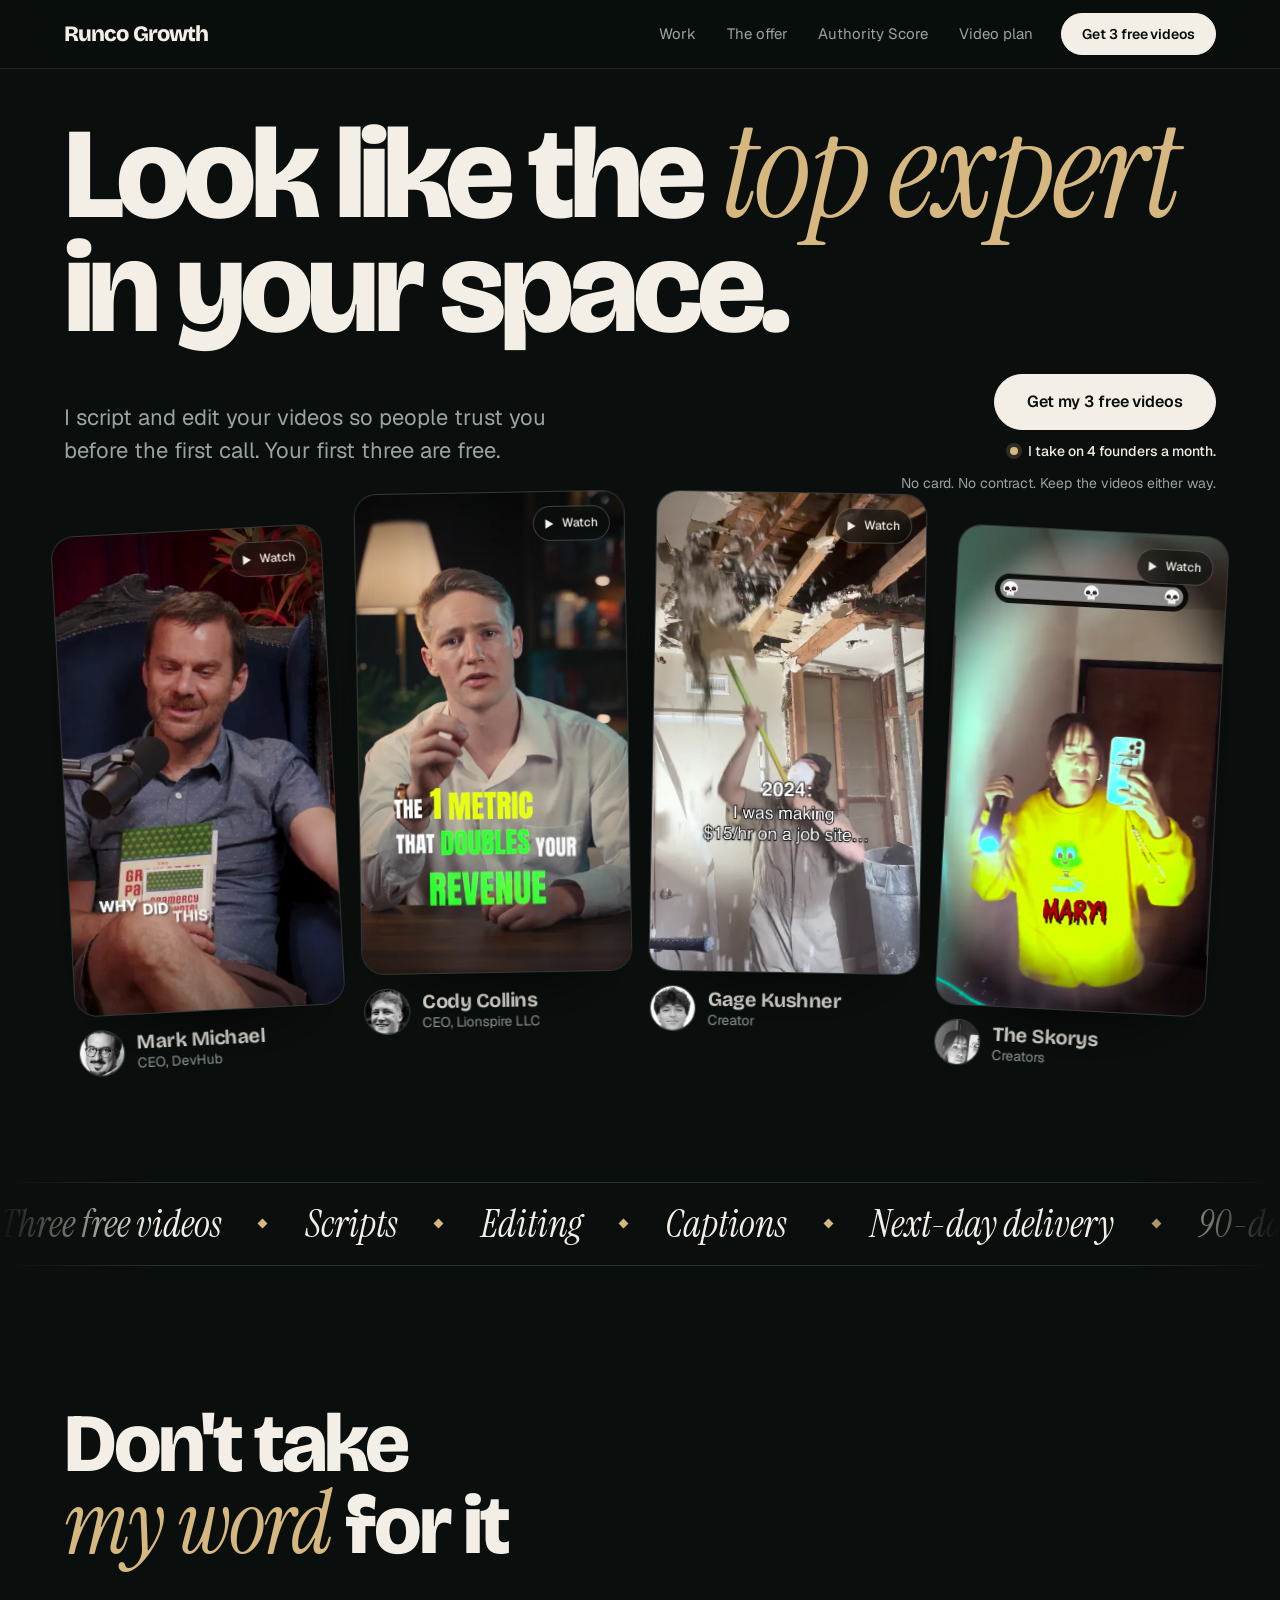
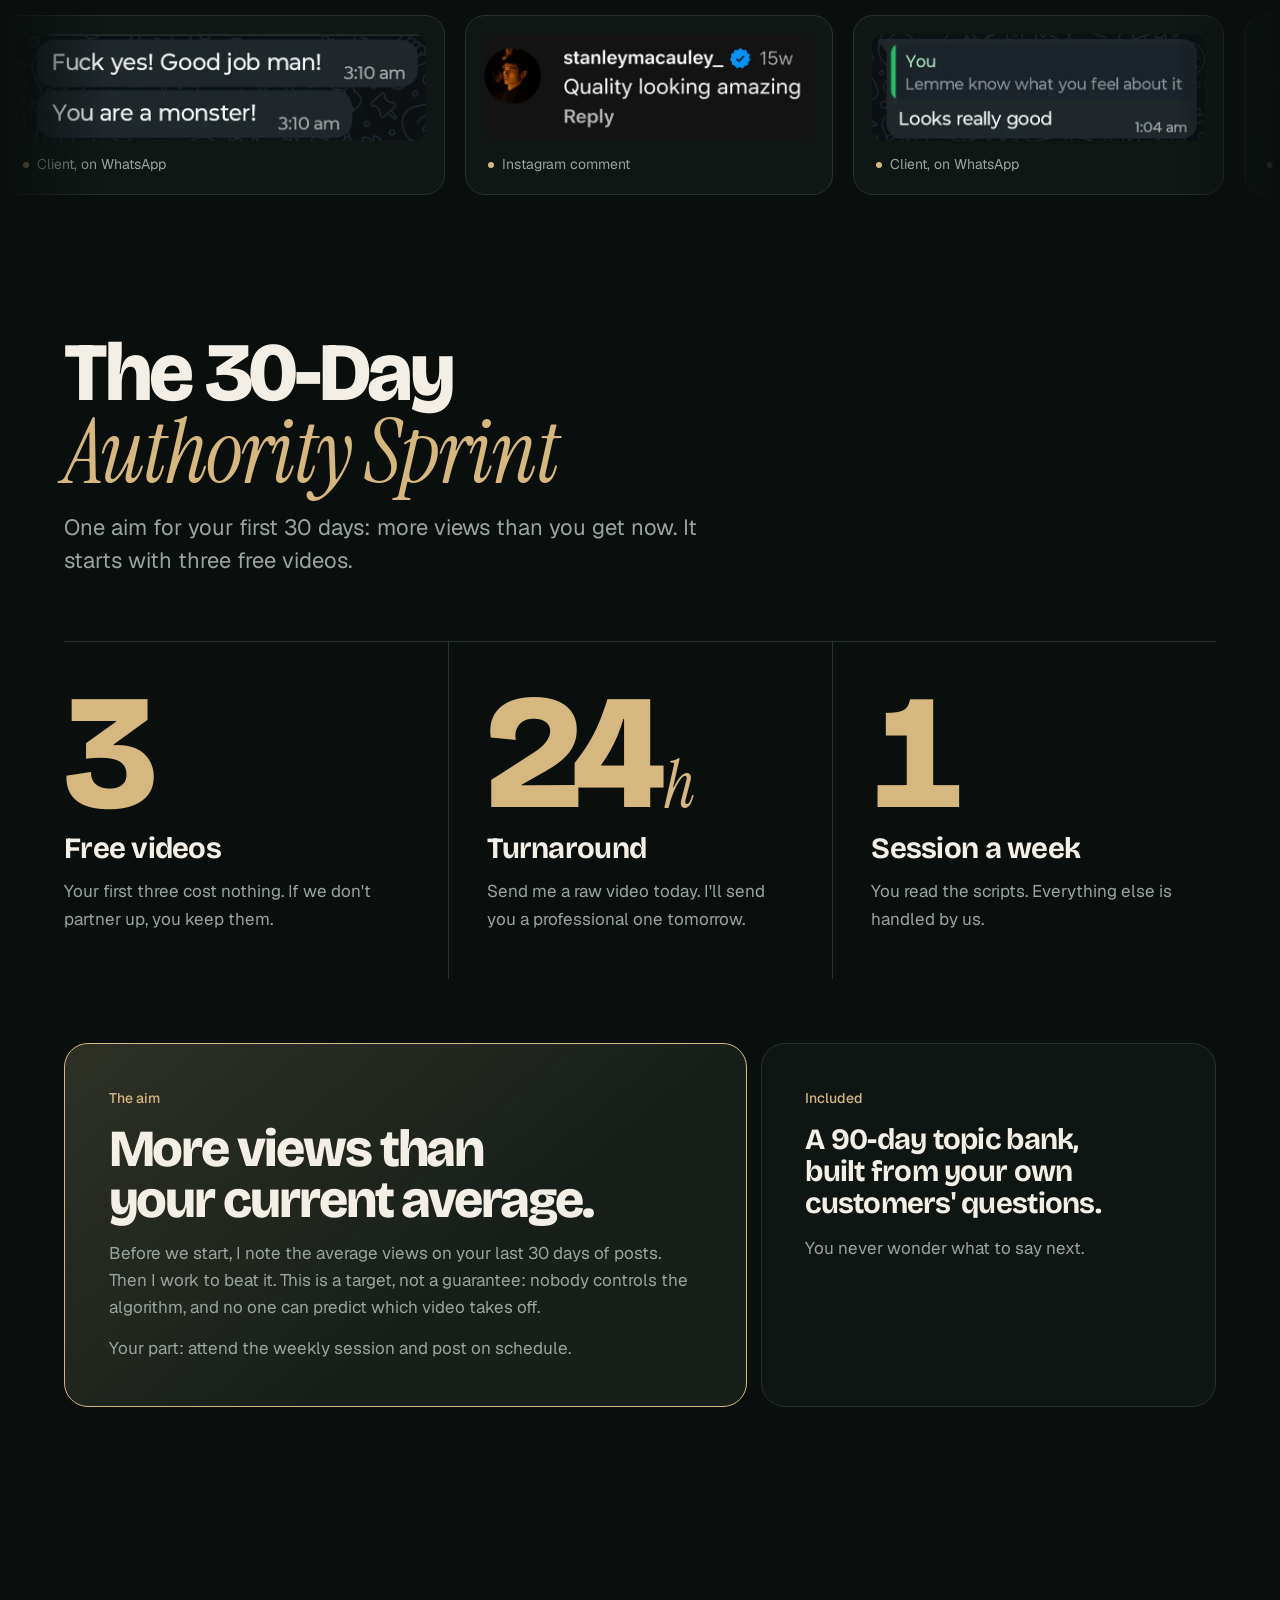
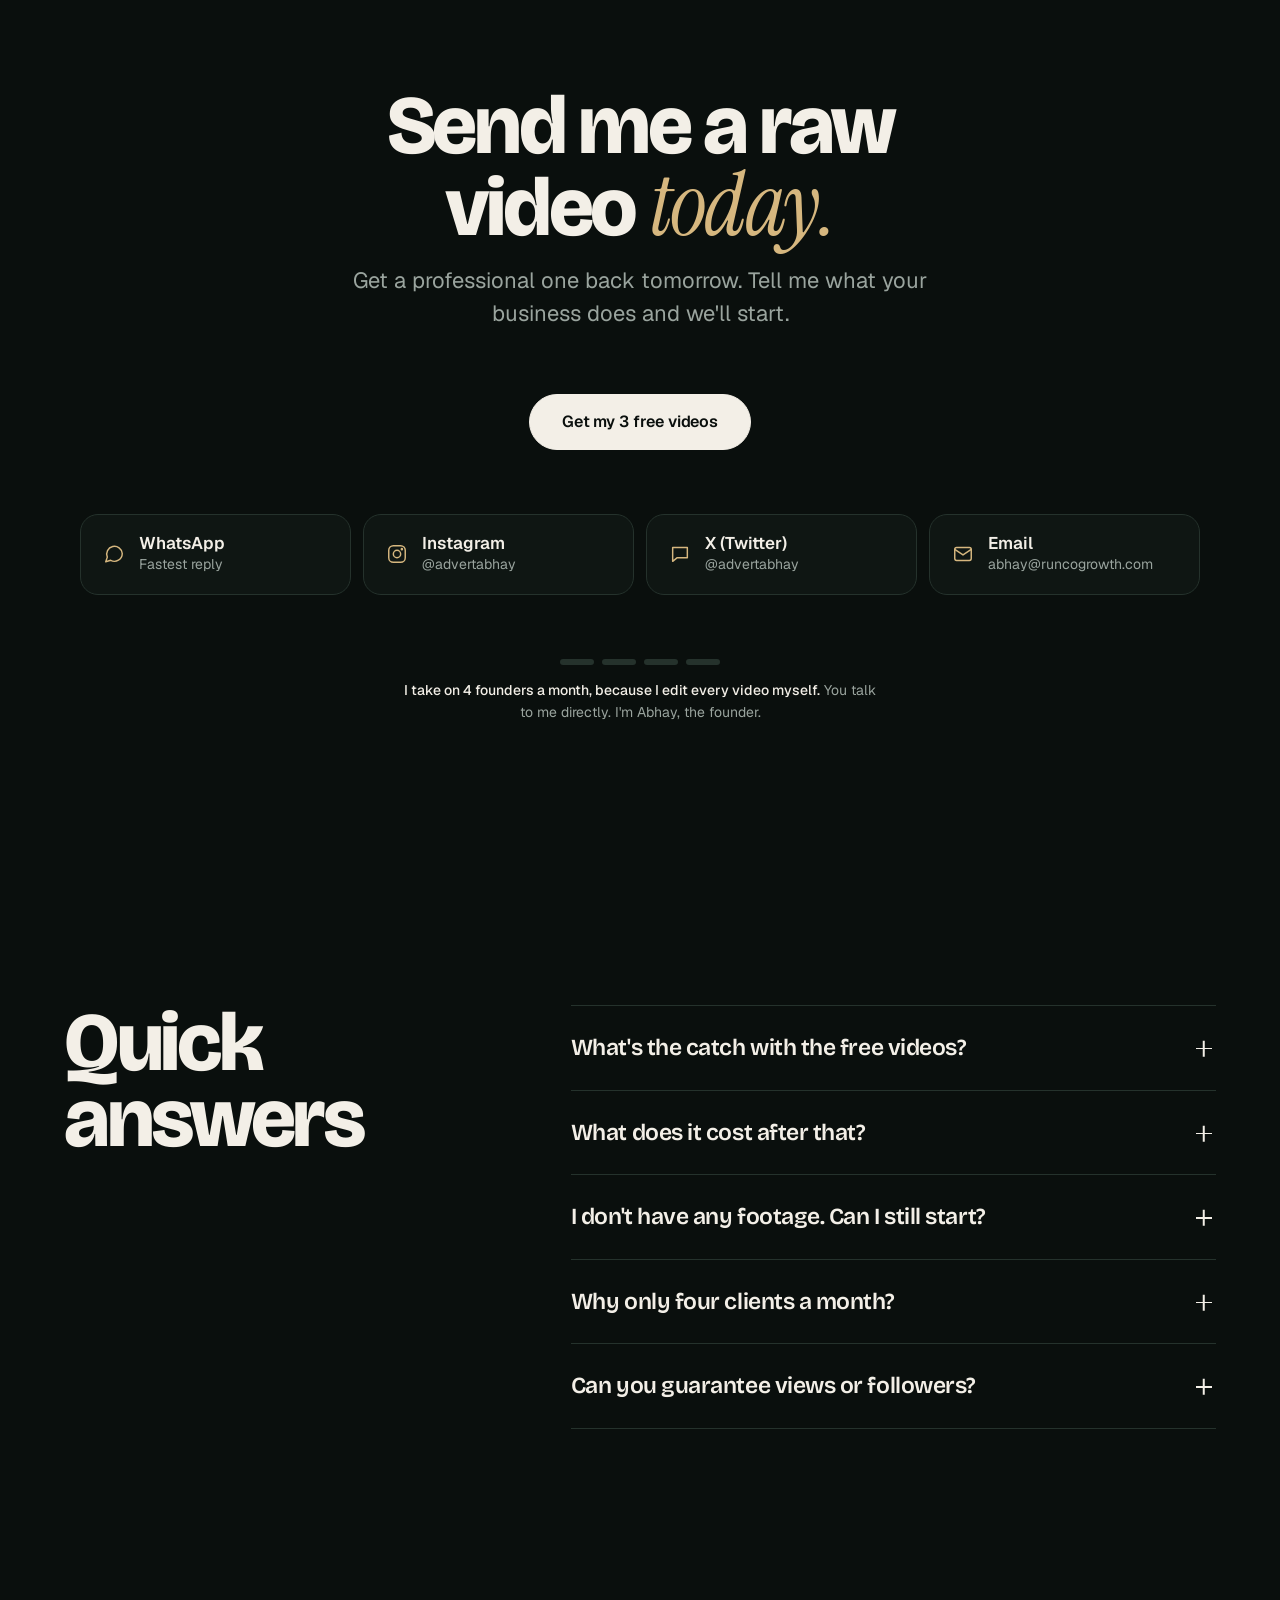
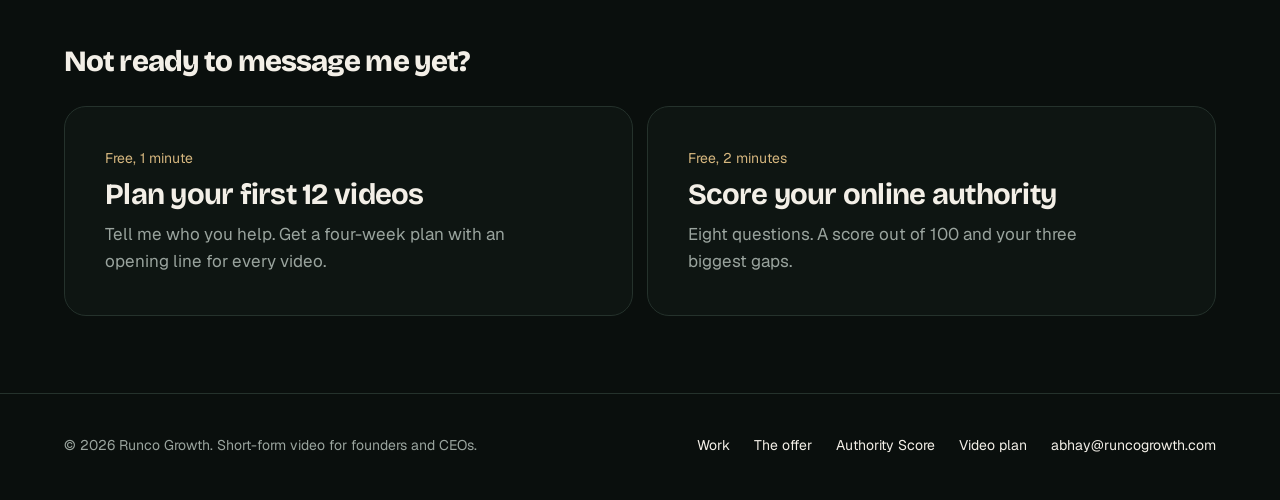
==== index.html @ f7febae2 "Initial website upload" ====
<!DOCTYPE html>
<html lang="en">
<head>
<meta charset="utf-8">
<meta name="viewport" content="width=device-width, initial-scale=1">
<title>Runco Growth | Short-form video agency for founders and CEOs</title>
<meta name="description" content="Runco Growth scripts and edits short-form video for founders and CEOs. Raw video today, professional edit tomorrow. Your first three are free.">
<link rel="canonical" href="https://runcogrowth.com/">
<meta name="robots" content="index, follow, max-image-preview:large, max-video-preview:-1">
<meta name="theme-color" content="#0a0f0d">
<meta property="og:type" content="website">
<meta property="og:site_name" content="Runco Growth">
<meta property="og:title" content="Look like the top expert in your space">
<meta property="og:description" content="Runco Growth scripts and edits short-form video for founders and CEOs. Raw video today, professional edit tomorrow. Your first three are free.">
<meta property="og:url" content="https://runcogrowth.com/">
<meta property="og:image" content="https://runcogrowth.com/assets/og.jpg">
<meta property="og:image:width" content="1200">
<meta property="og:image:height" content="630">
<meta name="twitter:card" content="summary_large_image">
<meta name="twitter:title" content="Look like the top expert in your space">
<meta name="twitter:description" content="Runco Growth scripts and edits short-form video for founders and CEOs. Raw video today, professional edit tomorrow. Your first three are free.">
<meta name="twitter:image" content="https://runcogrowth.com/assets/og.jpg">
<link rel="icon" href="favicon.ico" sizes="48x48">
<link rel="icon" href="favicon.svg" type="image/svg+xml">
<link rel="apple-touch-icon" href="apple-touch-icon.png">
<link rel="manifest" href="site.webmanifest">
<link rel="preload" href="assets/bricolage.woff2" as="font" type="font/woff2" crossorigin>
<link rel="preload" href="assets/geist.woff2" as="font" type="font/woff2" crossorigin>
<link rel="stylesheet" href="assets/styles.css">
<script type="application/ld+json">
{
 "@context": "https://schema.org",
 "@graph": [
  {
   "@type": [
    "Organization",
    "ProfessionalService"
   ],
   "@id": "https://runcogrowth.com/#org",
   "name": "Runco Growth",
   "url": "https://runcogrowth.com/",
   "email": "abhay@runcogrowth.com",
   "logo": "https://runcogrowth.com/icon-512.png",
   "image": "https://runcogrowth.com/assets/og.jpg",
   "description": "Organic content marketing agency that builds online authority, a following and a loyal audience for founders and CEOs through short-form video.",
   "founder": {
    "@id": "https://runcogrowth.com/#founder"
   },
   "areaServed": "Worldwide",
   "sameAs": [
    "https://www.instagram.com/advertabhay/",
    "https://x.com/advertabhay"
   ],
   "contactPoint": {
    "@type": "ContactPoint",
    "contactType": "sales",
    "telephone": "+917023812488",
    "email": "abhay@runcogrowth.com",
    "availableLanguage": "English"
   },
   "knowsAbout": [
    "Short-form video",
    "Personal branding for founders",
    "Organic content marketing",
    "Video editing",
    "Video scripting"
   ],
   "makesOffer": {
    "@id": "https://runcogrowth.com/#free-videos"
   }
  },
  {
   "@type": "Person",
   "@id": "https://runcogrowth.com/#founder",
   "name": "Abhay",
   "jobTitle": "Founder",
   "worksFor": {
    "@id": "https://runcogrowth.com/#org"
   },
   "sameAs": [
    "https://www.instagram.com/advertabhay/",
    "https://x.com/advertabhay"
   ]
  },
  {
   "@type": "WebSite",
   "@id": "https://runcogrowth.com/#site",
   "url": "https://runcogrowth.com/",
   "name": "Runco Growth",
   "publisher": {
    "@id": "https://runcogrowth.com/#org"
   },
   "inLanguage": "en"
  },
  {
   "@type": "Offer",
   "@id": "https://runcogrowth.com/#free-videos",
   "name": "First three videos free",
   "description": "The 30-Day Authority Sprint starts with three scripted and edited short-form videos, free. If you decide not to continue after the free videos, you keep them.",
   "price": "0",
   "priceCurrency": "USD",
   "url": "https://runcogrowth.com/#offer",
   "itemOffered": {
    "@type": "Service",
    "name": "Short-form video content for founders and CEOs",
    "serviceType": "Organic content marketing",
    "provider": {
     "@id": "https://runcogrowth.com/#org"
    }
   }
  },
  {
   "@type": "VideoObject",
   "name": "Mark Michael: video edited by Runco Growth",
   "description": "Podcast clip edited for Mark Michael, CEO of DevHub",
   "thumbnailUrl": "https://runcogrowth.com/media/mark-michael-video-poster.webp",
   "contentUrl": "https://runcogrowth.com/media/mark-michael-video.mp4",
   "uploadDate": "2026-11-11T00:00:00+05:30",
   "duration": "PT38S",
   "publisher": {
    "@id": "https://runcogrowth.com/#org"
   }
  },
  {
   "@type": "VideoObject",
   "name": "Cody Collins: video edited by Runco Growth",
   "description": "Short-form video edited for Cody Collins, CEO of Lionspire LLC",
   "thumbnailUrl": "https://runcogrowth.com/media/cody-collins-video-poster.webp",
   "contentUrl": "https://runcogrowth.com/media/cody-collins-video.mp4",
   "uploadDate": "2026-11-11T00:00:00+05:30",
   "duration": "PT25S",
   "publisher": {
    "@id": "https://runcogrowth.com/#org"
   }
  },
  {
   "@type": "VideoObject",
   "name": "Gage Kushner: video edited by Runco Growth",
   "description": "Short-form video edited for creator Gage Kushner",
   "thumbnailUrl": "https://runcogrowth.com/media/gage-kushner-video-poster.webp",
   "contentUrl": "https://runcogrowth.com/media/gage-kushner-video.mp4",
   "uploadDate": "2026-11-11T00:00:00+05:30",
   "duration": "PT30S",
   "publisher": {
    "@id": "https://runcogrowth.com/#org"
   }
  },
  {
   "@type": "VideoObject",
   "name": "The Skorys: video edited by Runco Growth",
   "description": "Reel edited for The Skorys",
   "thumbnailUrl": "https://runcogrowth.com/media/the-skorys-video-poster.webp",
   "contentUrl": "https://runcogrowth.com/media/the-skorys-video.mp4",
   "uploadDate": "2026-11-11T00:00:00+05:30",
   "duration": "PT10S",
   "publisher": {
    "@id": "https://runcogrowth.com/#org"
   }
  },
  {
   "@type": "FAQPage",
   "@id": "https://runcogrowth.com/#faq",
   "mainEntity": [
    {
     "@type": "Question",
     "name": "What's the catch with the free videos?",
     "acceptedAnswer": {
      "@type": "Answer",
      "text": "There isn't one. I'd rather show you the work than pitch you. Post the videos. If you want your brand to look that professional every time, we partner up. If not, you keep them."
     }
    },
    {
     "@type": "Question",
     "name": "What does it cost after that?",
     "acceptedAnswer": {
      "@type": "Answer",
      "text": "It depends on how many videos you want each month. You get a clear price after you've seen your three videos and before you commit to anything."
     }
    },
    {
     "@type": "Question",
     "name": "I don't have any footage. Can I still start?",
     "acceptedAnswer": {
      "@type": "Answer",
      "text": "Yes. I write your script tonight, you read it on your phone tomorrow, and you have the edited video the day after."
     }
    },
    {
     "@type": "Question",
     "name": "Why only four clients a month?",
     "acceptedAnswer": {
      "@type": "Answer",
      "text": "Because I edit every video myself, and four is what I can do properly. When the places are gone, the next start is the following month."
     }
    },
    {
     "@type": "Question",
     "name": "Can you guarantee views or followers?",
     "acceptedAnswer": {
      "@type": "Answer",
      "text": "No. Nobody controls the algorithm, and no one can predict which video takes off. My aim in your first 30 days is to beat the average views you get now, and I ask you to judge me on the quality of every video."
     }
    }
   ]
  }
 ]
}
</script>
</head>
<body>
<a class="skip" href="#main">Skip to content</a>
<div class="progress" aria-hidden="true"></div>

<header class="site-head">
  <div class="wrap">
    <a class="brand" href="./" aria-label="Runco Growth home">Runco Growth</a>
    <nav class="nav" aria-label="Main">
      <a href="#work">Work</a>
      <a href="#offer">The offer</a>
      <a href="authority-score.html">Authority Score</a>
      <a href="30-day-video-plan.html">Video plan</a>
    </nav>
    <a class="btn btn-sm" data-cta="primary" href="https://wa.me/917023812488?text=Hi%20Abhay%2C%20I%27d%20like%20my%203%20free%20videos.%20My%20business%20is%3A%20">Get 3 free videos</a>
  </div>
</header>

<main id="main">

  <!-- Hero: the promise, then the proof -->
  <section class="hero" id="top">
    <div class="wrap hero-grid">
      <div class="hero-copy">
        <h1><span class="w" style="--i:0">Look</span> <span class="w" style="--i:1">like</span> <span class="w" style="--i:2">the</span> <em><span class="w" style="--i:3">top</span> <span class="w" style="--i:4">expert</span></em> <br class="d-br"><span class="w" style="--i:5">in</span> <span class="w" style="--i:6">your</span> <span class="w" style="--i:7">space.</span></h1>
        <div class="hero-side">
          <p class="descriptor">Short-form video for founders and CEOs</p>
          <p class="lede">I script and edit your videos so people trust you before the first call. Your first three are free.</p>
          <div class="hero-act">
            <div class="cta-row" id="hero-cta">
              <a class="btn" data-cta="primary" href="https://wa.me/917023812488?text=Hi%20Abhay%2C%20I%27d%20like%20my%203%20free%20videos.%20My%20business%20is%3A%20">Get my 3 free videos</a>
            </div>
            <p class="spots"><span data-spots>I take on 4 founders a month.</span></p>
            <p class="cta-note">No card. No contract. Keep the videos either way.</p>
          </div>
        </div>
      </div>

      <div class="work" id="work">
        <div class="reels-scroller">
          <div class="reels" id="reels">
            <button class="reel" style="--n:0" type="button" data-full="media/mark-michael-video.mp4" data-title="Mark Michael" aria-label="Play video with sound: Mark Michael">
              <span class="reel-frame">
                <video muted loop playsinline preload="none" poster="media/mark-michael-video-poster.webp" src="media/mark-michael-video-loop.mp4" aria-hidden="true" tabindex="-1"></video>
                <span class="reel-play"><svg viewBox="0 0 12 12" aria-hidden="true"><path d="M2.5 1.2v9.6L10.5 6z" fill="currentColor"/></svg>Watch</span>
              </span>
              <span class="reel-meta"><img src="media/mark-michael-avatar.webp" alt="" width="52" height="52" loading="lazy"><b>Mark Michael</b><span>CEO, DevHub</span></span>
            </button>
            <button class="reel" style="--n:1" type="button" data-full="media/cody-collins-video.mp4" data-title="Cody Collins" aria-label="Play video with sound: Cody Collins">
              <span class="reel-frame">
                <video muted loop playsinline preload="none" poster="media/cody-collins-video-poster.webp" src="media/cody-collins-video-loop.mp4" aria-hidden="true" tabindex="-1"></video>
                <span class="reel-play"><svg viewBox="0 0 12 12" aria-hidden="true"><path d="M2.5 1.2v9.6L10.5 6z" fill="currentColor"/></svg>Watch</span>
              </span>
              <span class="reel-meta"><img src="media/cody-collins-avatar.webp" alt="" width="52" height="52" loading="lazy"><b>Cody Collins</b><span>CEO, Lionspire LLC</span></span>
            </button>
            <button class="reel" style="--n:2" type="button" data-full="media/gage-kushner-video.mp4" data-title="Gage Kushner" aria-label="Play video with sound: Gage Kushner">
              <span class="reel-frame">
                <video muted loop playsinline preload="none" poster="media/gage-kushner-video-poster.webp" src="media/gage-kushner-video-loop.mp4" aria-hidden="true" tabindex="-1"></video>
                <span class="reel-play"><svg viewBox="0 0 12 12" aria-hidden="true"><path d="M2.5 1.2v9.6L10.5 6z" fill="currentColor"/></svg>Watch</span>
              </span>
              <span class="reel-meta"><img src="media/gage-kushner-avatar.webp" alt="" width="52" height="52" loading="lazy"><b>Gage Kushner</b><span>Creator</span></span>
            </button>
            <button class="reel" style="--n:3" type="button" data-full="media/the-skorys-video.mp4" data-title="The Skorys" aria-label="Play video with sound: The Skorys">
              <span class="reel-frame">
                <video muted loop playsinline preload="none" poster="media/the-skorys-video-poster.webp" src="media/the-skorys-video-loop.mp4" aria-hidden="true" tabindex="-1"></video>
                <span class="reel-play"><svg viewBox="0 0 12 12" aria-hidden="true"><path d="M2.5 1.2v9.6L10.5 6z" fill="currentColor"/></svg>Watch</span>
              </span>
              <span class="reel-meta"><img src="media/the-skorys-avatar.webp" alt="" width="52" height="52" loading="lazy"><b>The Skorys</b><span>Creators</span></span>
            </button>
          </div>
        </div>
        <p class="swipe-hint">Swipe for more. Tap a video to watch with sound.</p>
      </div>
    </div>
  </section>

  <div class="marquee" aria-label="What's included: three free videos, scripts, editing, captions, next-day delivery, 90-day topic bank">
    <div class="marquee-track" aria-hidden="true"><ul><li>Three free videos</li><li>Scripts</li><li>Editing</li><li>Captions</li><li>Next-day delivery</li><li>90-day topic bank</li></ul><ul><li>Three free videos</li><li>Scripts</li><li>Editing</li><li>Captions</li><li>Next-day delivery</li><li>90-day topic bank</li></ul></div>
  </div>

  <!-- What people said -->
  <section class="band feedback" id="feedback">
    <div class="wrap">
      <div class="head reveal">
        <h2>Don't take <em>my word</em> for it</h2>
      </div>
    </div>
    <div class="wall">
      <div class="wall-track">
        <ul>
          <li class="shot"><img src="media/feedback-whatsapp-2.webp" alt="WhatsApp messages from a client: Good job man! You are a monster!" width="833" height="220" loading="lazy"><span>Client, on WhatsApp</span></li>
          <li class="shot"><img src="media/feedback-instagram-1.webp" alt="Instagram comment from stanleymacauley_: Quality looking amazing" width="676" height="220" loading="lazy"><span>Instagram comment</span></li>
          <li class="shot"><img src="media/feedback-whatsapp-1.webp" alt="WhatsApp message from a client: Looks really good" width="681" height="220" loading="lazy"><span>Client, on WhatsApp</span></li>
          <li class="shot"><img src="media/feedback-instagram-2.webp" alt="Instagram comment from salvadorpardo1: Content dialed!" width="557" height="220" loading="lazy"><span>Instagram comment</span></li>
          <li class="shot"><img src="media/feedback-instagram-3.webp" alt="Instagram comment from cxadcm: W editing" width="435" height="220" loading="lazy"><span>Instagram comment</span></li>
        </ul>
        <ul aria-hidden="true">
          <li class="shot"><img src="media/feedback-whatsapp-2.webp" alt="" width="833" height="220" loading="lazy"><span>Client, on WhatsApp</span></li>
          <li class="shot"><img src="media/feedback-instagram-1.webp" alt="" width="676" height="220" loading="lazy"><span>Instagram comment</span></li>
          <li class="shot"><img src="media/feedback-whatsapp-1.webp" alt="" width="681" height="220" loading="lazy"><span>Client, on WhatsApp</span></li>
          <li class="shot"><img src="media/feedback-instagram-2.webp" alt="" width="557" height="220" loading="lazy"><span>Instagram comment</span></li>
          <li class="shot"><img src="media/feedback-instagram-3.webp" alt="" width="435" height="220" loading="lazy"><span>Instagram comment</span></li>
        </ul>
      </div>
    </div>
  </section>

  <!-- The offer -->
  <section class="band" id="offer">
    <div class="wrap stack">
      <div class="head reveal">
        <h2>The 30-Day <em>Authority Sprint</em></h2>
        <p class="lede">One aim for your first 30 days: more views than you get now. It starts with three free videos.</p>
      </div>
      <div class="numbers">
        <div class="number reveal">
          <p class="number-fig"><span data-count="3">3</span></p>
          <h3>Free videos</h3>
          <p>Your first three cost nothing. If we don't partner up, you keep them.</p>
        </div>
        <div class="number reveal">
          <p class="number-fig"><span data-count="24">24</span><small>h</small></p>
          <h3>Turnaround</h3>
          <p>Send me a raw video today. I'll send you a professional one tomorrow.</p>
        </div>
        <div class="number reveal">
          <p class="number-fig"><span data-count="1">1</span></p>
          <h3>Session a week</h3>
          <p>You read the scripts. Everything else is handled by us.</p>
        </div>
      </div>
      <div class="promise">
        <div class="promise-main reveal">
          <p class="tag">The aim</p>
          <p class="promise-line">More views than your current average.</p>
          <p class="muted">Before we start, I note the average views on your last 30 days of posts. Then I work to beat it. This is a target, not a guarantee: nobody controls the algorithm, and no one can predict which video takes off.</p>
          <p class="muted">Your part: attend the weekly session and post on schedule.</p>
        </div>
        <div class="promise-side reveal">
          <p class="tag">Included</p>
          <p class="promise-sub">A 90-day topic bank, built from your own customers' questions.</p>
          <p class="muted">You never wonder what to say next.</p>
        </div>
      </div>
    </div>
  </section>

  <!-- Contact -->
  <section class="band contact" id="contact">
    <div class="wrap stack center">
      <div class="head center reveal">
        <h2>Send me a raw video <em>today.</em></h2>
        <p class="lede">Get a professional one back tomorrow. Tell me what your business does and we'll start.</p>
      </div>
      <div class="cta-row cta-center reveal">
        <a class="btn" data-cta="primary" href="https://wa.me/917023812488?text=Hi%20Abhay%2C%20I%27d%20like%20my%203%20free%20videos.%20My%20business%20is%3A%20">Get my 3 free videos</a>
      </div>
      <div class="channels">
        <a class="channel" data-channel="whatsapp" href="#" hidden rel="noopener">
          <svg viewBox="0 0 24 24" fill="none" stroke="currentColor" stroke-width="1.6" stroke-linecap="round" stroke-linejoin="round" aria-hidden="true"><path d="M21 11.5a8.5 8.5 0 0 1-12.6 7.4L3 20.5l1.7-5.1A8.5 8.5 0 1 1 21 11.5z"/></svg>
          <span><b>WhatsApp</b><span>Fastest reply</span></span>
        </a>
        <a class="channel" data-channel="instagram" href="#" hidden rel="noopener">
          <svg viewBox="0 0 24 24" fill="none" stroke="currentColor" stroke-width="1.6" stroke-linecap="round" stroke-linejoin="round" aria-hidden="true"><rect x="3" y="3" width="18" height="18" rx="5"/><circle cx="12" cy="12" r="4"/><circle cx="17.3" cy="6.7" r="0.6" fill="currentColor"/></svg>
          <span><b>Instagram</b><span data-handle></span></span>
        </a>
        <a class="channel" data-channel="x" href="#" hidden rel="noopener">
          <svg viewBox="0 0 24 24" fill="none" stroke="currentColor" stroke-width="1.6" stroke-linecap="round" stroke-linejoin="round" aria-hidden="true"><path d="M4 5h16v11H9l-5 4z"/></svg>
          <span><b>X (Twitter)</b><span data-handle></span></span>
        </a>
        <a class="channel" data-channel="email" href="mailto:abhay@runcogrowth.com?subject=3%20free%20videos">
          <svg viewBox="0 0 24 24" fill="none" stroke="currentColor" stroke-width="1.6" stroke-linecap="round" stroke-linejoin="round" aria-hidden="true"><rect x="3" y="5" width="18" height="14" rx="2"/><path d="m3 7 9 6 9-6"/></svg>
          <span><b>Email</b><span>abhay@runcogrowth.com</span></span>
        </a>
      </div>
      <div class="cap reveal">
        <span class="cap-dots" data-spots-dots aria-hidden="true"><i></i><i></i><i></i><i></i></span>
        <p><span data-spots="long">I take on 4 founders a month, because I edit every video myself.</span> You talk to me directly. I'm Abhay, the founder.</p>
      </div>
    </div>
  </section>

  <!-- Questions -->
  <section class="band" id="faq">
    <div class="wrap faq-grid">
      <h2 class="reveal">Quick answers</h2>
      <div class="faq reveal">
          <details>
            <summary>What&#x27;s the catch with the free videos?</summary>
            <p>There isn&#x27;t one. I&#x27;d rather show you the work than pitch you. Post the videos. If you want your brand to look that professional every time, we partner up. If not, you keep them.</p>
          </details>
          <details>
            <summary>What does it cost after that?</summary>
            <p>It depends on how many videos you want each month. You get a clear price after you&#x27;ve seen your three videos and before you commit to anything.</p>
          </details>
          <details>
            <summary>I don&#x27;t have any footage. Can I still start?</summary>
            <p>Yes. I write your script tonight, you read it on your phone tomorrow, and you have the edited video the day after.</p>
          </details>
          <details>
            <summary>Why only four clients a month?</summary>
            <p>Because I edit every video myself, and four is what I can do properly. When the places are gone, the next start is the following month.</p>
          </details>
          <details>
            <summary>Can you guarantee views or followers?</summary>
            <p>No. Nobody controls the algorithm, and no one can predict which video takes off. My aim in your first 30 days is to beat the average views you get now, and I ask you to judge me on the quality of every video.</p>
          </details>
      </div>
    </div>
  </section>

  <!-- Free tools -->
  <section class="band-tight" id="tools">
    <div class="wrap stack stack-close">
      <h2 class="h-small reveal">Not ready to message me yet?</h2>
      <div class="tools">
        <a class="tool reveal" href="30-day-video-plan.html">
          <span>Free, 1 minute</span>
          <h3>Plan your first 12 videos</h3>
          <p>Tell me who you help. Get a four-week plan with an opening line for every video.</p>
        </a>
        <a class="tool reveal" href="authority-score.html">
          <span>Free, 2 minutes</span>
          <h3>Score your online authority</h3>
          <p>Eight questions. A score out of 100 and your three biggest gaps.</p>
        </a>
      </div>
    </div>
  </section>
</main>

<footer class="site-foot">
  <div class="wrap">
    <p>© 2026 Runco Growth. Short-form video for founders and CEOs.</p>
    <nav class="foot-links" aria-label="Footer">
      <a href="#work">Work</a>
      <a href="#offer">The offer</a>
      <a href="authority-score.html">Authority Score</a>
      <a href="30-day-video-plan.html">Video plan</a>
      <a href="mailto:abhay@runcogrowth.com">abhay@runcogrowth.com</a>
    </nav>
  </div>
</footer>

<div class="dock" id="dock">
  <a class="btn" data-cta="primary" href="https://wa.me/917023812488?text=Hi%20Abhay%2C%20I%27d%20like%20my%203%20free%20videos.%20My%20business%20is%3A%20">Get my 3 free videos</a>
</div>

<dialog class="player" id="player" aria-label="Video player">
  <div class="player-box"><video id="player-video" controls playsinline></video></div>
  <button class="player-close" type="button" id="player-close" aria-label="Close video"><svg viewBox="0 0 24 24" fill="none" stroke="currentColor" stroke-width="2" stroke-linecap="round" aria-hidden="true"><path d="M5 5l14 14M19 5L5 19"/></svg></button>
</dialog>

<script src="assets/site.js" defer></script>
</body>
</html>
---- assets/styles.css ----
/* Runco Growth
   Layout idea: a dark screening room. A heavy headline, then a wall of the edited videos with the
   client under each one, then what people said, three numbers, and one way to get in touch. */
:root {
  --bg: #0a0f0d;
  --raised: #121a17;
  --text: #f3efe7;
  --muted: #9aa49e;
  --line: #25322c;
  --brass: #d6b77f;
  --brass-deep: #b3925a;

  --display: "Bricolage Grotesque", "Arial Black", "Helvetica Neue", Arial, sans-serif;
  --serif: "Instrument Serif", "Iowan Old Style", "Palatino Linotype", Georgia, serif;
  --sans: "Geist", "Helvetica Neue", Helvetica, Arial, sans-serif;
  --gutter: clamp(20px, 5vw, 64px);
  --max: 1200px;
  --section: clamp(72px, 11vw, 160px);
  --t-small: 0.875rem;
  --t-body: clamp(1rem, 0.97rem + 0.15vw, 1.0625rem);
  --t-lede: clamp(1.125rem, 1.04rem + 0.45vw, 1.375rem);
  --t-h3: clamp(1.375rem, 1.2rem + 0.8vw, 1.875rem);
  --t-h2: clamp(2.5rem, 1.5rem + 4.6vw, 5.25rem);
  --t-h1: clamp(3.125rem, 1.2rem + 8.6vw, 8.5rem);
  color-scheme: dark;
}

@font-face { font-family: "Instrument Serif"; font-style: normal; font-weight: 400; font-display: swap; src: url("instrument-serif.woff2") format("woff2"); }
@font-face { font-family: "Instrument Serif"; font-style: italic; font-weight: 400; font-display: swap; src: url("instrument-serif-italic.woff2") format("woff2"); }
@font-face { font-family: "Bricolage Grotesque"; font-style: normal; font-weight: 200 800; font-display: swap; src: url("bricolage.woff2") format("woff2"); }
@font-face { font-family: "Geist"; font-style: normal; font-weight: 100 900; font-display: swap; src: url("geist.woff2") format("woff2"); }

*, *::before, *::after { box-sizing: border-box; }
html { -webkit-text-size-adjust: 100%; scroll-behavior: smooth; scroll-padding-top: 88px; background: var(--bg); }
body { margin: 0; background: var(--bg); color: var(--text); font-family: var(--sans); font-size: var(--t-body); line-height: 1.6; -webkit-font-smoothing: antialiased; text-rendering: optimizeLegibility; overflow-x: clip; }
img, video, svg { max-width: 100%; display: block; }
a { color: inherit; text-underline-offset: 0.22em; text-decoration-thickness: 1px; }
h1, h2, h3, p, ul, ol, figure { margin: 0; }
ul, ol { padding: 0; list-style: none; }
button { font: inherit; color: inherit; cursor: pointer; -webkit-tap-highlight-color: transparent; }
:focus-visible { outline: 2px solid var(--brass); outline-offset: 4px; border-radius: 4px; }
[hidden] { display: none !important; }
::selection { background: var(--brass); color: var(--bg); }

h1, h2, h3 { font-family: var(--display); font-weight: 800; font-optical-sizing: auto; letter-spacing: -0.035em; text-wrap: balance; }
h1 { font-size: var(--t-h1); line-height: 0.88; letter-spacing: -0.045em; }
h2 { font-size: var(--t-h2); line-height: 0.92; letter-spacing: -0.04em; }
h3 { font-size: var(--t-h3); line-height: 1.08; font-weight: 700; letter-spacing: -0.025em; }
h1 em, h2 em { font-family: var(--serif); font-style: italic; font-weight: 400; color: var(--brass); letter-spacing: -0.02em; font-size: 1.06em; }
.serif { font-family: var(--serif); font-weight: 400; }
.lede { font-size: var(--t-lede); line-height: 1.5; max-width: 30em; color: var(--muted); }
.muted { color: var(--muted); }
.small { font-size: var(--t-small); }
.prose { max-width: 34em; display: grid; gap: 1.1em; align-content: start; }

.wrap { width: 100%; max-width: calc(var(--max) + var(--gutter) * 2); margin-inline: auto; padding-inline: var(--gutter); }
.band { padding-block: var(--section); }
.band-tight { padding-block: clamp(40px, 6vw, 80px); }
.stack { display: grid; grid-template-columns: minmax(0, 1fr); gap: clamp(32px, 5vw, 72px); }
.head { display: grid; gap: 18px; max-width: 46rem; }
.center { text-align: center; justify-items: center; margin-inline: auto; }
.skip { position: absolute; left: -999px; top: 8px; background: var(--text); color: var(--bg); padding: 10px 14px; z-index: 60; }
.skip:focus { left: 8px; }

/* Header */
.site-head { position: sticky; top: 0; z-index: 40; background: color-mix(in srgb, var(--bg) 78%, transparent); -webkit-backdrop-filter: blur(16px) saturate(1.2); backdrop-filter: blur(16px) saturate(1.2); border-bottom: 1px solid color-mix(in srgb, var(--line) 70%, transparent); }
.site-head .wrap { display: flex; align-items: center; gap: 28px; min-height: 68px; }
.brand { font-family: var(--display); font-weight: 800; font-size: 1.375rem; letter-spacing: -0.04em; text-decoration: none; line-height: 1; white-space: nowrap;}
.nav { display: flex; gap: clamp(18px, 2.4vw, 34px); margin-left: auto; }
.nav a { text-decoration: none; font-size: 0.9375rem; color: var(--muted); padding-block: 8px; transition: color 0.2s ease; }
.nav a:hover, .nav a[aria-current="page"] { color: var(--text); }
@media (max-width: 760px) {
  .site-head .wrap { min-height: 60px; }
  .brand { font-size: 1.25rem; }
  .nav { display: none; }
  .site-head .btn { margin-left: auto; }
}

/* Buttons */
.btn {
  position: relative; overflow: hidden; isolation: isolate;
  display: inline-flex; align-items: center; justify-content: center; gap: 10px;
  min-height: 56px; padding: 14px 32px; border: 1px solid var(--text); border-radius: 999px;
  background: var(--text); color: var(--bg);
  font-family: var(--sans); font-weight: 600; font-size: 1rem; letter-spacing: -0.005em; line-height: 1.2; text-decoration: none; text-align: center;
  transition: transform 0.25s cubic-bezier(0.2, 0.8, 0.2, 1), background-color 0.25s ease, border-color 0.25s ease, color 0.25s ease;
}
.btn::after { content: ""; position: absolute; inset: 0; z-index: -1; background: var(--brass); transform: translateY(101%); transition: transform 0.35s cubic-bezier(0.2, 0.8, 0.2, 1); border-radius: inherit; }
.btn:hover { border-color: var(--brass); transform: translateY(-2px); }
.btn:hover::after { transform: none; }
.btn:active { transform: scale(0.98); }
.btn-sm { min-height: 42px; padding: 8px 20px; font-size: 0.875rem; }
.btn-quiet { background: transparent; color: var(--text); border-color: var(--line); }
.btn-quiet::after { background: var(--raised); }
.btn-quiet:hover { border-color: var(--brass); }
.cta-row { display: flex; flex-wrap: wrap; gap: 12px 14px; align-items: center; }
.cta-note { font-size: var(--t-small); color: var(--muted); }
@media (max-width: 520px) { .cta-row .btn { width: 100%; } }

/* Hero */
.hero { position: relative; padding-block: clamp(36px, 5.5vw, 84px) clamp(56px, 8vw, 120px); }
.hero::before { content: ""; position: absolute; inset: -68px 0 0 0; z-index: -1; pointer-events: none;
  background: radial-gradient(55% 45% at 50% 30%, rgba(214, 183, 127, 0.15), transparent 70%), radial-gradient(45% 45% at 8% 0%, rgba(40, 92, 72, 0.38), transparent 70%), radial-gradient(40% 40% at 96% 12%, rgba(40, 92, 72, 0.22), transparent 70%); }
.hero::after { content: ""; position: absolute; inset: -68px 0 0 0; z-index: -1; pointer-events: none; opacity: 0; transition: opacity 0.6s ease;
  background: radial-gradient(520px circle at var(--mx, 50%) var(--my, 30%), rgba(214, 183, 127, 0.13), transparent 65%); }
.hero.lit::after { opacity: 1; }
.hero-grid { display: grid; gap: clamp(40px, 6vw, 84px); }
.hero-copy { display: grid; gap: clamp(18px, 2.2vw, 30px); justify-items: start; }
.hero-act { display: grid; gap: 12px; }
@media (min-width: 861px) {
  .hero { padding-top: clamp(28px, 3.2vw, 48px); }
  .hero-grid { gap: clamp(34px, 3.4vw, 50px); }
  .hero-copy .descriptor { display: none; }
  .hero-side { display: grid; grid-template-columns: minmax(0, 1fr) auto; gap: 16px 56px; align-items: center; width: 100%; }
  .hero-side .lede { max-width: 25em; }
  .hero-act { justify-items: end; text-align: right; }
}
@media (max-width: 860px) {
  .hero-side { display: contents; }
  .hero-copy .descriptor { order: -1; }
  .hero-act { width: 100%; }
}
h1 .w { display: inline-block; }
h1 em { white-space: nowrap; }
.d-br { display: none; }
@media (min-width: 861px) { .d-br { display: inline; } }
.descriptor { display: inline-flex; align-items: center; gap: 10px; font-size: var(--t-small); color: var(--muted); border: 1px solid var(--line); border-radius: 999px; padding: 7px 14px 7px 12px; line-height: 1.3; background: color-mix(in srgb, var(--raised) 60%, transparent); }
.descriptor::before { content: ""; width: 7px; height: 7px; border-radius: 50%; background: var(--brass); flex: none; box-shadow: 0 0 0 4px rgba(214, 183, 127, 0.18); animation: pulse 2.4s ease-in-out infinite; }
@keyframes pulse { 50% { box-shadow: 0 0 0 8px rgba(214, 183, 127, 0); } }

/* The work: four reels, the client under each */
.reels { display: grid; grid-template-columns: repeat(4, minmax(0, 1fr)); gap: clamp(12px, 1.8vw, 26px); align-items: start; }
.reel { display: grid; gap: 14px; width: 100%; padding: 0; border: 0; background: none; text-align: left; transition: transform 0.5s cubic-bezier(0.2, 0.8, 0.2, 1); }
.reel-frame {
  position: relative; display: block; aspect-ratio: 9 / 16; overflow: hidden; background: var(--raised);
  border: 1px solid rgba(243, 239, 231, 0.14); border-radius: clamp(16px, 1.8vw, 26px);
  box-shadow: 0 40px 80px -40px rgba(0, 0, 0, 0.9);
  transition: border-color 0.3s ease, box-shadow 0.4s ease;
}
.reel video { position: absolute; inset: 0; width: 100%; height: 100%; object-fit: cover; }
.reel-meta { display: grid; grid-template-columns: auto minmax(0, 1fr); gap: 2px 12px; align-items: center; padding-inline: 2px; }
.reel-meta img { grid-row: span 2; width: clamp(40px, 3.6vw, 52px); height: clamp(40px, 3.6vw, 52px); border-radius: 50%; object-fit: cover; border: 1px solid rgba(243, 239, 231, 0.25); filter: grayscale(1); transition: filter 0.3s ease, border-color 0.3s ease; }
.reel:hover .reel-meta img, .reel:focus-visible .reel-meta img { filter: none; border-color: var(--brass); }
.reel-meta b { font-family: var(--display); font-weight: 700; font-size: clamp(1rem, 0.9rem + 0.5vw, 1.25rem); line-height: 1.1; letter-spacing: -0.025em; align-self: end; }
.reel-meta span { font-size: clamp(0.7813rem, 0.74rem + 0.15vw, 0.875rem); color: var(--muted); line-height: 1.3; align-self: start; }
.reel-play { position: absolute; top: clamp(10px, 1.2vw, 14px); right: clamp(10px, 1.2vw, 14px); z-index: 1; display: inline-flex; align-items: center; gap: 7px; font-size: 0.75rem; font-weight: 500; padding: 7px 11px 7px 9px; border-radius: 999px; background: rgba(10, 15, 13, 0.55); -webkit-backdrop-filter: blur(10px); backdrop-filter: blur(10px); border: 1px solid rgba(243, 239, 231, 0.22); transition: background-color 0.25s ease, color 0.25s ease; }
.reel-play svg { width: 12px; height: 12px; }
.reel:hover .reel-play, .reel:focus-visible .reel-play { background: var(--text); color: var(--bg); }
@media (min-width: 861px) {
  .reel:nth-child(1) { transform: translateY(38px) rotate(-3deg); --drift: -30px; }
  .reel:nth-child(2) { transform: translateY(0) rotate(-1deg); --drift: -84px; }
  .reel:nth-child(3) { transform: translateY(0) rotate(1deg); --drift: -56px; }
  .reel:nth-child(4) { transform: translateY(38px) rotate(3deg); --drift: -110px; }
  .reel:hover, .reel:focus-visible { transform: translateY(-8px) scale(1.035); z-index: 2; }
  .reel:hover .reel-frame, .reel:focus-visible .reel-frame { border-color: var(--brass); box-shadow: 0 50px 90px -40px rgba(0, 0, 0, 1), 0 0 70px -20px rgba(214, 183, 127, 0.4); }
}
@media (max-width: 860px) {
  .hero-grid { gap: 30px; }
  .reels-scroller { overflow-x: auto; margin-inline: calc(var(--gutter) * -1); padding: 4px var(--gutter) 8px; scroll-snap-type: x mandatory; scrollbar-width: none; -webkit-overflow-scrolling: touch; }
  .reels-scroller::-webkit-scrollbar { display: none; }
  .reels { grid-template-columns: repeat(4, min(58vw, 280px)); width: max-content; gap: 14px; }
  .reel { scroll-snap-align: center; }
  .site-head .btn-sm { min-height: 44px; }
}
.swipe-hint { display: none; font-size: var(--t-small); color: var(--muted); }
@media (max-width: 860px) { .swipe-hint { display: block; } }

/* Player */
.player { border: 0; padding: 0; background: transparent; max-width: none; max-height: none; width: 100vw; height: 100vh; height: 100dvh; overflow: hidden; }
.player::backdrop { background: rgba(4, 6, 5, 0.9); -webkit-backdrop-filter: blur(14px); backdrop-filter: blur(14px); }
.player[open] { display: grid; place-items: center; }
.player-box { position: relative; height: min(88vh, 860px); height: min(88dvh, 860px); aspect-ratio: 9 / 16; max-width: 92vw; }
.player video { width: 100%; height: 100%; object-fit: contain; border-radius: 20px; background: #000; }
.player-close { position: fixed; top: 16px; right: 16px; width: 48px; height: 48px; border-radius: 50%; border: 1px solid rgba(243, 239, 231, 0.3); background: rgba(10, 15, 13, 0.7); display: grid; place-items: center; }
.player-close:hover { background: var(--text); color: var(--bg); }
.player-close svg { width: 18px; height: 18px; }

/* Marquee */
.marquee { border-block: 1px solid var(--line); overflow: hidden; padding-block: clamp(14px, 2vw, 22px); -webkit-mask-image: linear-gradient(90deg, transparent, #000 12%, #000 88%, transparent); mask-image: linear-gradient(90deg, transparent, #000 12%, #000 88%, transparent); }
.marquee-track { display: flex; width: max-content; animation: slide 36s linear infinite; }
.marquee:hover .marquee-track { animation-play-state: paused; }
.marquee ul { display: flex; flex: none; }
.marquee li { font-family: var(--serif); font-style: italic; font-size: clamp(1.5rem, 1.1rem + 1.6vw, 2.375rem); line-height: 1; white-space: nowrap; display: flex; align-items: center; color: var(--text); }
.marquee li::after { content: ""; width: 7px; height: 7px; background: var(--brass); transform: rotate(45deg); margin-inline: clamp(22px, 3vw, 44px); flex: none; }
@keyframes slide { to { transform: translateX(-50%); } }

/* Feedback wall */
.feedback { padding-bottom: 0; }
.wall { margin-top: clamp(28px, 4vw, 56px); overflow: hidden; -webkit-mask-image: linear-gradient(90deg, transparent, #000 8%, #000 92%, transparent); mask-image: linear-gradient(90deg, transparent, #000 8%, #000 92%, transparent); }
.wall-track { display: flex; width: max-content; animation: slide 46s linear infinite reverse; }
.wall:hover .wall-track, .wall:focus-within .wall-track { animation-play-state: paused; }
.wall ul { display: flex; flex: none; gap: clamp(12px, 1.6vw, 20px); padding-right: clamp(12px, 1.6vw, 20px); }
.shot { display: grid; gap: 12px; padding: clamp(12px, 1.4vw, 18px); border: 1px solid var(--line); border-radius: 20px; background: color-mix(in srgb, var(--raised) 75%, transparent); flex: none; }
.shot img { height: clamp(78px, 8.4vw, 116px); width: auto; max-width: none; border-radius: 12px; }
.shot span { font-size: var(--t-small); color: var(--muted); padding-inline: 4px; display: flex; align-items: center; gap: 8px; }
.shot span::before { content: ""; width: 6px; height: 6px; border-radius: 50%; background: var(--brass); flex: none; }

/* Offer */
.numbers { display: grid; grid-template-columns: repeat(3, minmax(0, 1fr)); border-top: 1px solid var(--line); }
.number { padding: clamp(28px, 3.6vw, 52px) clamp(20px, 3vw, 44px) clamp(28px, 3.6vw, 52px) 0; display: grid; gap: 14px; align-content: start; }
.number + .number { border-left: 1px solid var(--line); padding-left: clamp(20px, 3vw, 44px); }
.number-fig { font-family: var(--display); font-weight: 800; font-size: clamp(5.5rem, 3rem + 9vw, 10.5rem); line-height: 0.8; letter-spacing: -0.06em; color: var(--brass); font-variant-numeric: lining-nums tabular-nums; }
.number-fig small { font-family: var(--serif); font-weight: 400; font-size: 0.4em; letter-spacing: -0.01em; margin-left: 0.1em; font-style: italic; }
.number > p:not(.number-fig) { color: var(--muted); max-width: 22em; }
@media (max-width: 760px) {
  .numbers { grid-template-columns: 1fr; }
  .number { grid-template-columns: 104px minmax(0, 1fr); gap: 6px 18px; padding: 26px 0; align-items: start; }
  .number + .number { border-left: 0; border-top: 1px solid var(--line); padding-left: 0; }
  .number-fig { font-size: 5rem; grid-row: span 2; line-height: 0.82; }
  .number h3 { align-self: end; }
}
.promise { display: grid; grid-template-columns: minmax(0, 1.5fr) minmax(0, 1fr); gap: 14px; }
.promise-main .muted { max-width: 40em; }
.promise > div { display: grid; gap: 14px; align-content: start; padding: clamp(24px, 3.4vw, 44px); border-radius: 24px; border: 1px solid var(--line); background: color-mix(in srgb, var(--raised) 65%, transparent); }
.promise-main { border-color: var(--brass) !important; background: linear-gradient(140deg, rgba(214, 183, 127, 0.14), rgba(214, 183, 127, 0.03) 60%), var(--raised) !important; }
.tag { font-size: var(--t-small); color: var(--brass); font-weight: 500; }
.promise-line { font-family: var(--display); font-weight: 800; font-size: clamp(1.75rem, 1.2rem + 2.6vw, 3.25rem); line-height: 0.98; letter-spacing: -0.04em; text-wrap: balance; }
.promise-sub { font-family: var(--display); font-weight: 700; font-size: var(--t-h3); line-height: 1.1; letter-spacing: -0.025em; text-wrap: balance; }
@media (max-width: 820px) { .promise { grid-template-columns: 1fr; } }
.spots { display: inline-flex; align-items: center; gap: 10px; font-size: var(--t-small); font-weight: 500; color: var(--text); line-height: 1.3; }
.spots::before { content: ""; width: 8px; height: 8px; border-radius: 50%; background: var(--brass); flex: none; box-shadow: 0 0 0 4px rgba(214, 183, 127, 0.18); animation: pulse 2.4s ease-in-out infinite; }
.cap { display: grid; gap: 14px; justify-items: center; font-size: var(--t-small); color: var(--muted); max-width: 34em; }
.cap [data-spots] { color: var(--text); font-weight: 500; }
.cap-dots { display: inline-flex; gap: 8px; }
.cap-dots i { width: 34px; height: 6px; border-radius: 3px; background: var(--line); }
.cap-dots i.taken { background: var(--brass); }

/* Contact */
.contact { position: relative; }
.contact::before { content: ""; position: absolute; inset: 0; z-index: -1; pointer-events: none; background: radial-gradient(50% 60% at 50% 100%, rgba(214, 183, 127, 0.14), transparent 70%); }
.channels { display: grid; grid-template-columns: repeat(auto-fit, minmax(250px, 1fr)); gap: 12px; width: 100%; max-width: 1120px; }
.channel { display: flex; align-items: center; gap: 14px; padding: 18px 22px; min-height: 76px; border: 1px solid var(--line); border-radius: 18px; background: color-mix(in srgb, var(--raised) 70%, transparent); text-decoration: none; text-align: left; transition: transform 0.3s cubic-bezier(0.2, 0.8, 0.2, 1), border-color 0.25s ease, background-color 0.25s ease; }
.channel:hover { transform: translateY(-3px); border-color: var(--brass); background: var(--raised); }
.channel svg { width: 22px; height: 22px; flex: none; color: var(--brass); }
.channel b { display: block; font-weight: 600; line-height: 1.2; }
.channel span span { display: block; font-size: var(--t-small); color: var(--muted); overflow-wrap: anywhere; }

/* FAQ */
.faq-grid { display: grid; grid-template-columns: minmax(0, 0.8fr) minmax(0, 1.2fr); gap: clamp(28px, 6vw, 96px); align-items: start; }
@media (max-width: 820px) { .faq-grid { grid-template-columns: 1fr; } }
.faq { border-top: 1px solid var(--line); }
.faq details { border-bottom: 1px solid var(--line); }
.faq summary { cursor: pointer; list-style: none; padding: clamp(20px, 2.4vw, 28px) 44px clamp(20px, 2.4vw, 28px) 0; position: relative; font-family: var(--display); font-weight: 600; font-size: clamp(1.125rem, 1rem + 0.6vw, 1.4375rem); line-height: 1.2; letter-spacing: -0.02em; transition: color 0.2s ease; }
.faq summary:hover { color: var(--brass); }
.faq summary::-webkit-details-marker { display: none; }
.faq summary::before, .faq summary::after { content: ""; position: absolute; right: 4px; top: 50%; width: 16px; height: 1.5px; background: currentColor; transition: transform 0.3s ease; }
.faq summary::after { transform: rotate(90deg); }
.faq details[open] summary::after { transform: rotate(0deg); }
.faq details p { padding: 0 0 26px; max-width: 36em; color: var(--muted); }

/* Free tools */
.tools { display: grid; grid-template-columns: repeat(2, minmax(0, 1fr)); gap: 14px; }
@media (max-width: 720px) { .tools { grid-template-columns: 1fr; } }
.tool { display: grid; gap: 10px; padding: clamp(24px, 3.4vw, 40px); border: 1px solid var(--line); border-radius: 22px; text-decoration: none; background: color-mix(in srgb, var(--raised) 60%, transparent); transition: transform 0.3s cubic-bezier(0.2, 0.8, 0.2, 1), border-color 0.25s ease; }
.tool:hover { transform: translateY(-4px); border-color: var(--brass); }
.tool span { font-size: var(--t-small); color: var(--brass); }
.tool p { color: var(--muted); max-width: 26em; }

/* Footer */
.site-foot { padding-block: 32px 36px; border-top: 1px solid var(--line); }
.site-foot .wrap { display: flex; flex-wrap: wrap; gap: 12px 40px; justify-content: space-between; align-items: baseline; font-size: var(--t-small); color: var(--muted); }
.foot-links { display: flex; flex-wrap: wrap; gap: 4px 24px; }
.foot-links a { color: var(--text); text-decoration: none; padding-block: 8px; }
.foot-links a:hover { color: var(--brass); }

/* Phone: fixed action bar that appears once the first button scrolls away */
.dock { display: none; }
@media (max-width: 720px) {
  .dock { display: block; position: fixed; left: 0; right: 0; bottom: 0; z-index: 35; padding: 10px var(--gutter) calc(10px + env(safe-area-inset-bottom, 0px)); background: color-mix(in srgb, var(--bg) 82%, transparent); -webkit-backdrop-filter: blur(16px); backdrop-filter: blur(16px); border-top: 1px solid var(--line); transform: translateY(110%); transition: transform 0.3s ease; }
  .dock.show { transform: none; }
  .dock .btn { width: 100%; min-height: 52px; }
  .site-foot { padding-bottom: 104px; }
}

/* Authority Score page */
.page-hero { padding-block: clamp(32px, 6vw, 88px) clamp(28px, 4vw, 48px); }
.page-hero .wrap { display: grid; gap: clamp(18px, 2.4vw, 28px); }
.page-hero h1 { font-size: clamp(2.5rem, 1.4rem + 5vw, 5.25rem); max-width: 13em; line-height: 0.92; }
.crumbs { font-size: var(--t-small); color: var(--muted); }
.quiz-wrap { max-width: 760px; }
.quiz { background: var(--raised); border: 1px solid var(--line); border-radius: 26px; padding: clamp(22px, 4vw, 48px); display: grid; gap: 22px; scroll-margin-top: 92px; }
.quiz-meta { display: flex; justify-content: space-between; align-items: center; gap: 18px; font-size: var(--t-small); color: var(--muted); font-variant-numeric: tabular-nums; }
.quiz-progress { flex: 1; height: 2px; background: var(--line); overflow: hidden; border-radius: 2px; }
.quiz-progress i { display: block; height: 100%; width: 0; background: var(--brass); transition: width 0.35s ease; }
.quiz-q { font-family: var(--display); font-weight: 700; font-size: var(--t-h3); line-height: 1.1; letter-spacing: -0.025em; text-wrap: balance; }
.quiz-opts { display: grid; gap: 10px; }
.quiz-opt { display: flex; align-items: center; gap: 14px; text-align: left; background: transparent; border: 1px solid var(--line); border-radius: 14px; padding: 16px 18px; min-height: 60px; line-height: 1.4; font-weight: 500; transition: border-color 0.2s ease, background-color 0.2s ease, transform 0.2s ease; }
.quiz-opt::before { content: ""; width: 16px; height: 16px; border-radius: 50%; border: 1px solid var(--muted); flex: none; }
.quiz-opt:hover { border-color: var(--brass); transform: translateX(4px); }
.quiz-opt[aria-pressed="true"] { border-color: var(--brass); background: rgba(214, 183, 127, 0.1); }
.quiz-opt[aria-pressed="true"]::before { background: var(--brass); border-color: var(--brass); box-shadow: inset 0 0 0 3px var(--raised); }
.quiz-back { background: none; border: 0; padding: 10px 0; min-height: 44px; color: var(--muted); font-size: var(--t-small); justify-self: start; text-decoration: underline; text-underline-offset: 0.22em; }
.result-top { display: grid; grid-template-columns: auto minmax(0, 1fr); gap: 22px; align-items: end; }
.result-num { font-family: var(--display); font-weight: 800; font-size: clamp(5rem, 16vw, 8rem); line-height: 0.78; letter-spacing: -0.06em; color: var(--brass); }
.result-num small { font-family: var(--sans); font-size: 0.15em; color: var(--muted); letter-spacing: 0; }
.result-tier { font-family: var(--display); font-weight: 700; font-size: var(--t-h3); line-height: 1.05; letter-spacing: -0.025em; }
.result-meter { height: 2px; background: var(--line); }
.result-meter i { display: block; height: 100%; background: var(--brass); }
.quiz h3 { font-family: var(--sans); font-size: var(--t-small); font-weight: 500; letter-spacing: 0; color: var(--muted); }
.gaps { display: grid; border-top: 1px solid var(--line); }
.gaps li { padding: 16px 0; border-bottom: 1px solid var(--line); display: grid; gap: 4px; }
.gaps strong { font-family: var(--display); font-weight: 700; font-size: 1.1875rem; line-height: 1.15; letter-spacing: -0.02em; }
.gaps span { color: var(--muted); }

/* 30-day video plan page */
.fill { display: grid; grid-template-columns: repeat(3, minmax(0, 1fr)); gap: 20px 22px; background: var(--raised); border: 1px solid var(--line); border-radius: 22px; padding: clamp(20px, 3vw, 32px); margin-top: 8px; }
@media (max-width: 720px) { .fill { grid-template-columns: 1fr; } }
.field { display: grid; gap: 6px; align-content: start; }
.field-wide { grid-column: 1 / -1; }
.field label { font-size: var(--t-small); color: var(--text); font-weight: 500; }
.field input { font: inherit; font-size: 1.0625rem; color: var(--text); background: transparent; border: 0; border-bottom: 1px solid var(--muted); border-radius: 0; padding: 10px 0; min-height: 48px; width: 100%; }
.field input::placeholder { color: #838e88; font-style: italic; }
.field input:focus { outline: none; border-bottom: 2px solid var(--brass); padding-bottom: 9px; }
.blank { color: var(--brass); font-style: italic; }
.plan { display: grid; grid-template-columns: repeat(2, minmax(0, 1fr)); gap: 14px; }
@media (max-width: 860px) { .plan { grid-template-columns: 1fr; } }
.plan-week { display: grid; gap: 6px; align-content: start; padding: clamp(20px, 2.8vw, 34px); border: 1px solid var(--line); border-radius: 24px; background: color-mix(in srgb, var(--raised) 60%, transparent); }
.plan-week h2 { font-size: var(--t-h3); line-height: 1.05; letter-spacing: -0.03em; display: grid; gap: 6px; }
.plan-week h2 span { font-family: var(--sans); font-size: var(--t-small); font-weight: 500; letter-spacing: 0; color: var(--brass); }
.plan-list { display: grid; margin-top: 10px; }
.plan-item { display: grid; grid-template-columns: 34px minmax(0, 1fr); gap: 12px; padding: 16px 0; border-top: 1px solid var(--line); }
.plan-n { font-family: var(--display); font-weight: 800; font-size: 1.375rem; line-height: 1.1; color: var(--muted); font-variant-numeric: tabular-nums; }
.plan-kind { display: block; font-size: 0.75rem; color: var(--muted); margin-bottom: 4px; }
.plan-item p { font-family: var(--serif); font-size: clamp(1.25rem, 1.12rem + 0.5vw, 1.5rem); line-height: 1.22; }
.plan-send { display: grid; grid-template-columns: minmax(0, 1.4fr) minmax(0, 1fr); gap: 24px 48px; align-items: center; padding: clamp(24px, 3.6vw, 48px); border-radius: 24px; border: 1px solid var(--brass); background: linear-gradient(140deg, rgba(214, 183, 127, 0.14), rgba(214, 183, 127, 0.03) 60%), var(--raised); }
.plan-send > div:first-child { display: grid; gap: 14px; }
.plan-actions { display: grid; gap: 12px; }
.plan-actions .btn { width: 100%; }
.plan-error { font-size: var(--t-small); color: #f0b8a8; }
@media (max-width: 820px) { .plan-send { grid-template-columns: 1fr; } }
.copy.done, .btn.done { background: var(--brass); color: var(--bg); border-color: var(--brass); }
.h-small { font-size: var(--t-h3); letter-spacing: -0.03em; line-height: 1.05; }
.stack-close { gap: clamp(18px, 2.4vw, 28px); }

/* Motion */
.progress { position: fixed; inset: 0 0 auto 0; height: 2px; z-index: 50; background: var(--brass); transform-origin: 0 50%; transform: scaleX(0); pointer-events: none; }
@media (prefers-reduced-motion: no-preference) {
  h1 .w { animation: word 0.9s cubic-bezier(0.2, 0.8, 0.2, 1) both; animation-delay: calc(var(--i) * 70ms); }
  .hero-side > * { animation: rise 0.9s cubic-bezier(0.2, 0.8, 0.2, 1) 0.45s both; }
  .hero-side > .descriptor { animation-delay: 0s; }
  .reel { animation: rise 1s cubic-bezier(0.2, 0.8, 0.2, 1) both; animation-delay: calc(0.5s + var(--n) * 90ms); }
  .hero::before { animation: glow 14s ease-in-out infinite alternate; }
  @keyframes word { from { opacity: 0; transform: translateY(0.5em) rotate(4deg); } }
  @keyframes rise { from { opacity: 0; translate: 0 30px; } }
  @keyframes glow { to { transform: translate3d(-3%, 2%, 0) scale(1.08); opacity: 0.75; } }
  @supports (animation-timeline: view()) {
    .reveal { animation: reveal linear both; animation-timeline: view(); animation-range: entry 0% entry 42%; }
    @keyframes reveal { from { opacity: 0; transform: translateY(40px); } }
    .progress { animation: grow linear both; animation-timeline: scroll(root); }
    @keyframes grow { to { transform: scaleX(1); } }
    @media (min-width: 861px) {
      .reels { animation: drift linear both; animation-timeline: scroll(root); animation-range: 0 900px; }
      @keyframes drift { to { translate: 0 -46px; } }
    }
  }
}
@media (prefers-reduced-motion: reduce) {
  html { scroll-behavior: auto; }
  .marquee-track, .wall-track, .descriptor::before, .spots::before { animation: none; }
  .wall { overflow-x: auto; -webkit-mask-image: none; mask-image: none; }
  .wall ul[aria-hidden="true"] { display: none; }
  *, *::before, *::after { transition-duration: 0.01ms !important; }
}

/* Small layout helpers */
.work { display: grid; gap: 18px; min-width: 0; }
.cta-center { justify-content: center; }
#quiz-note { margin-top: 18px; }
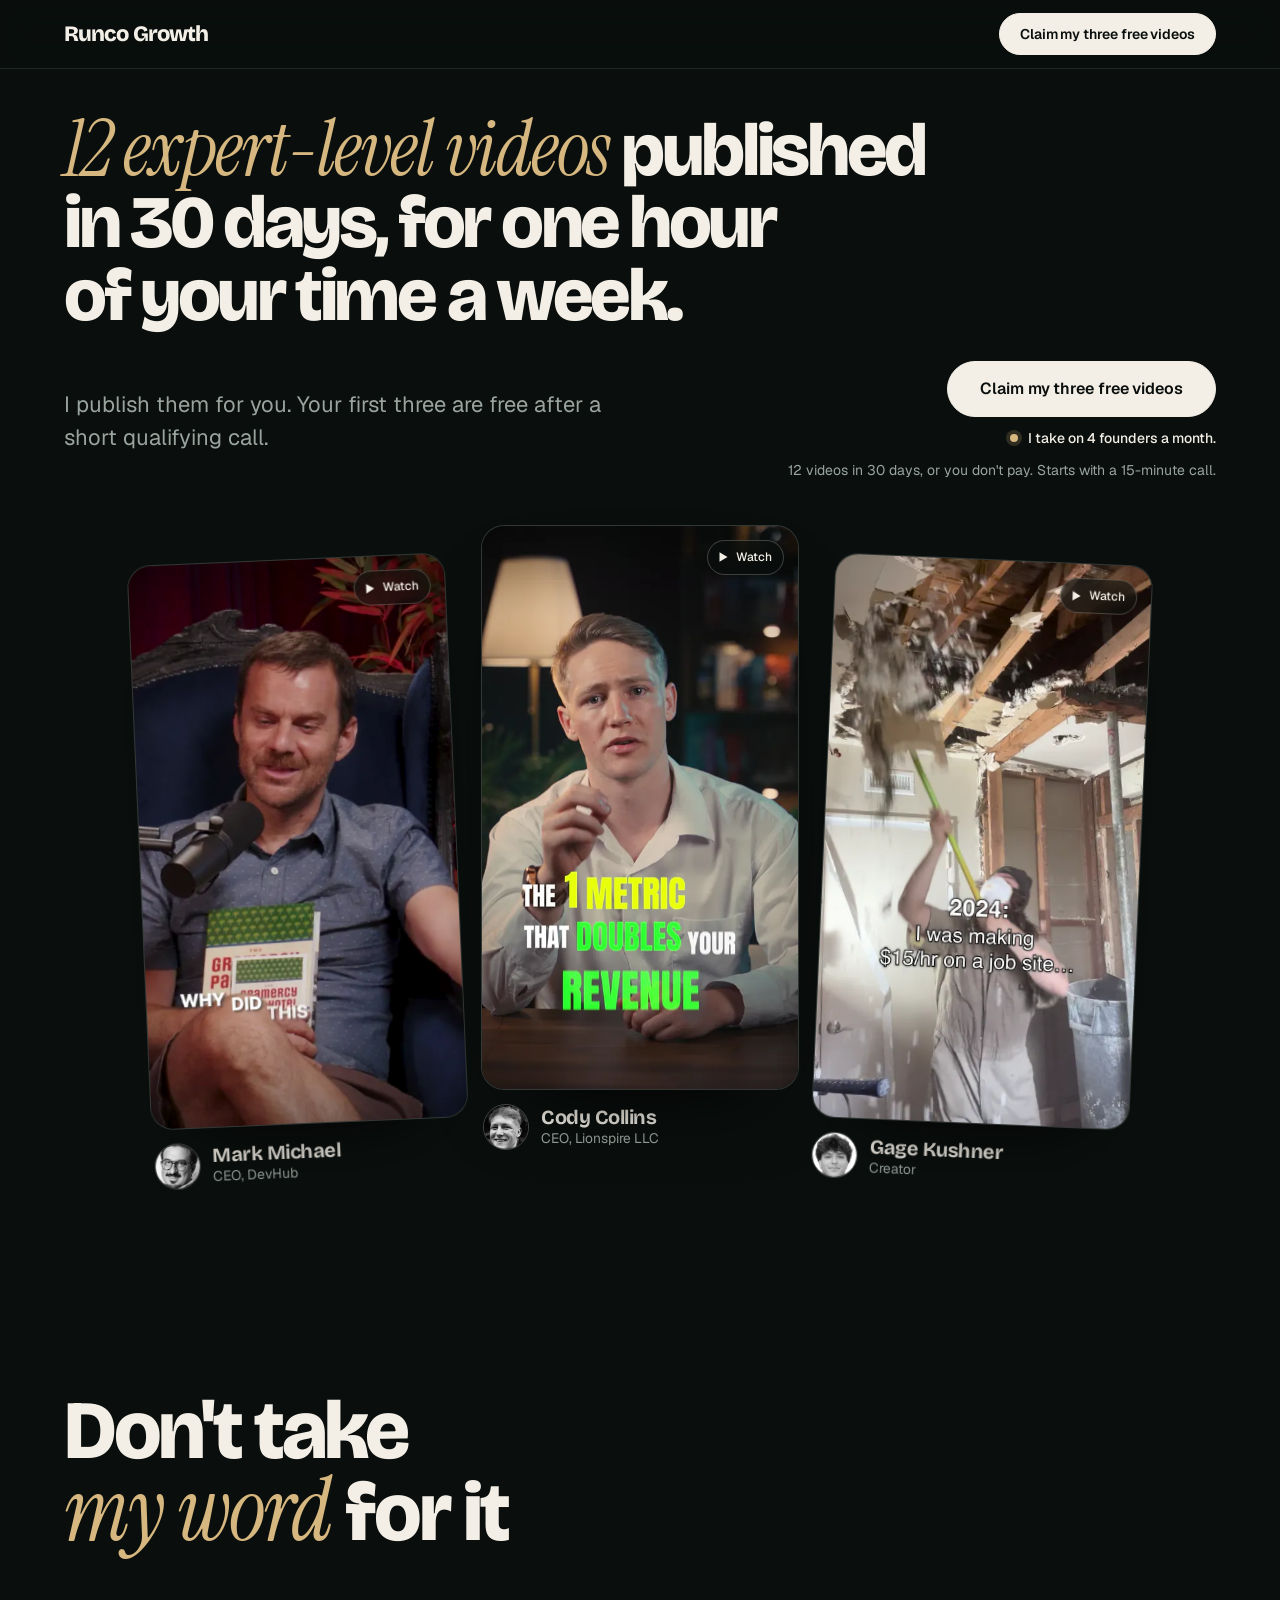
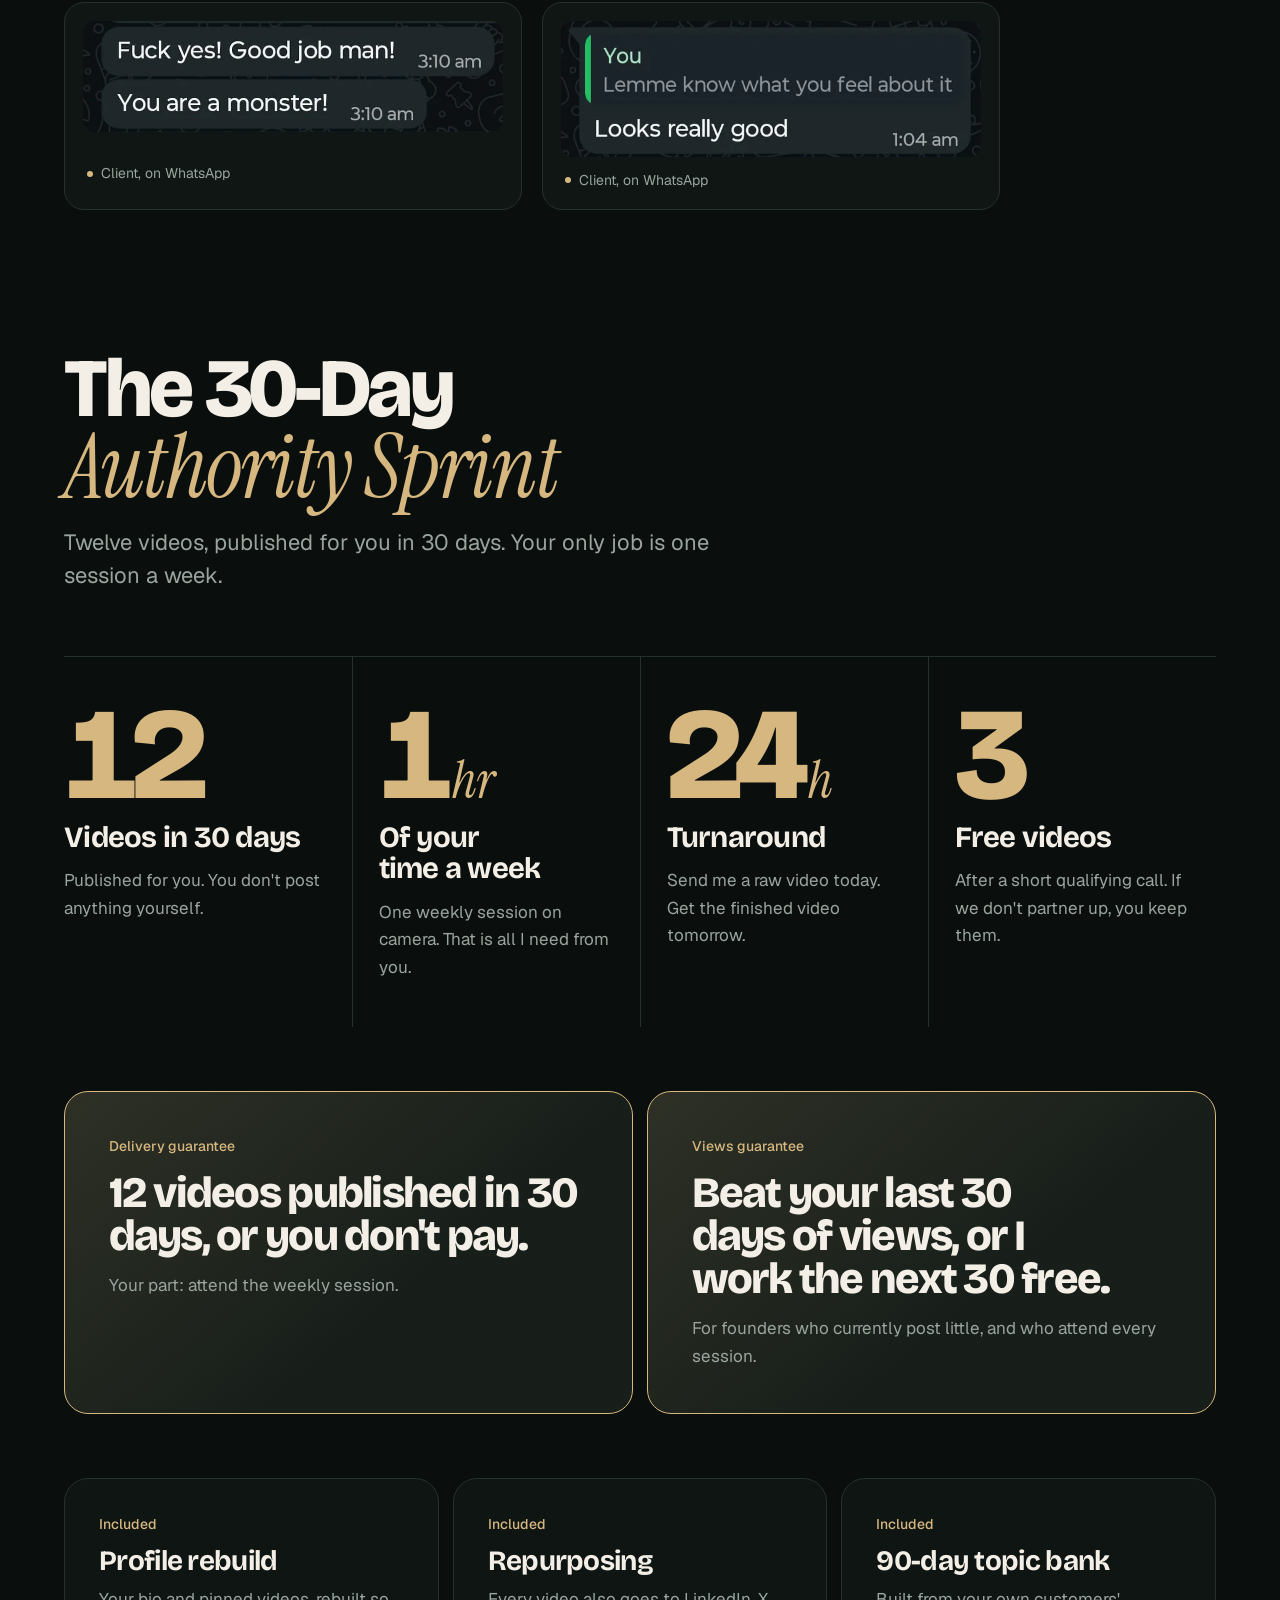
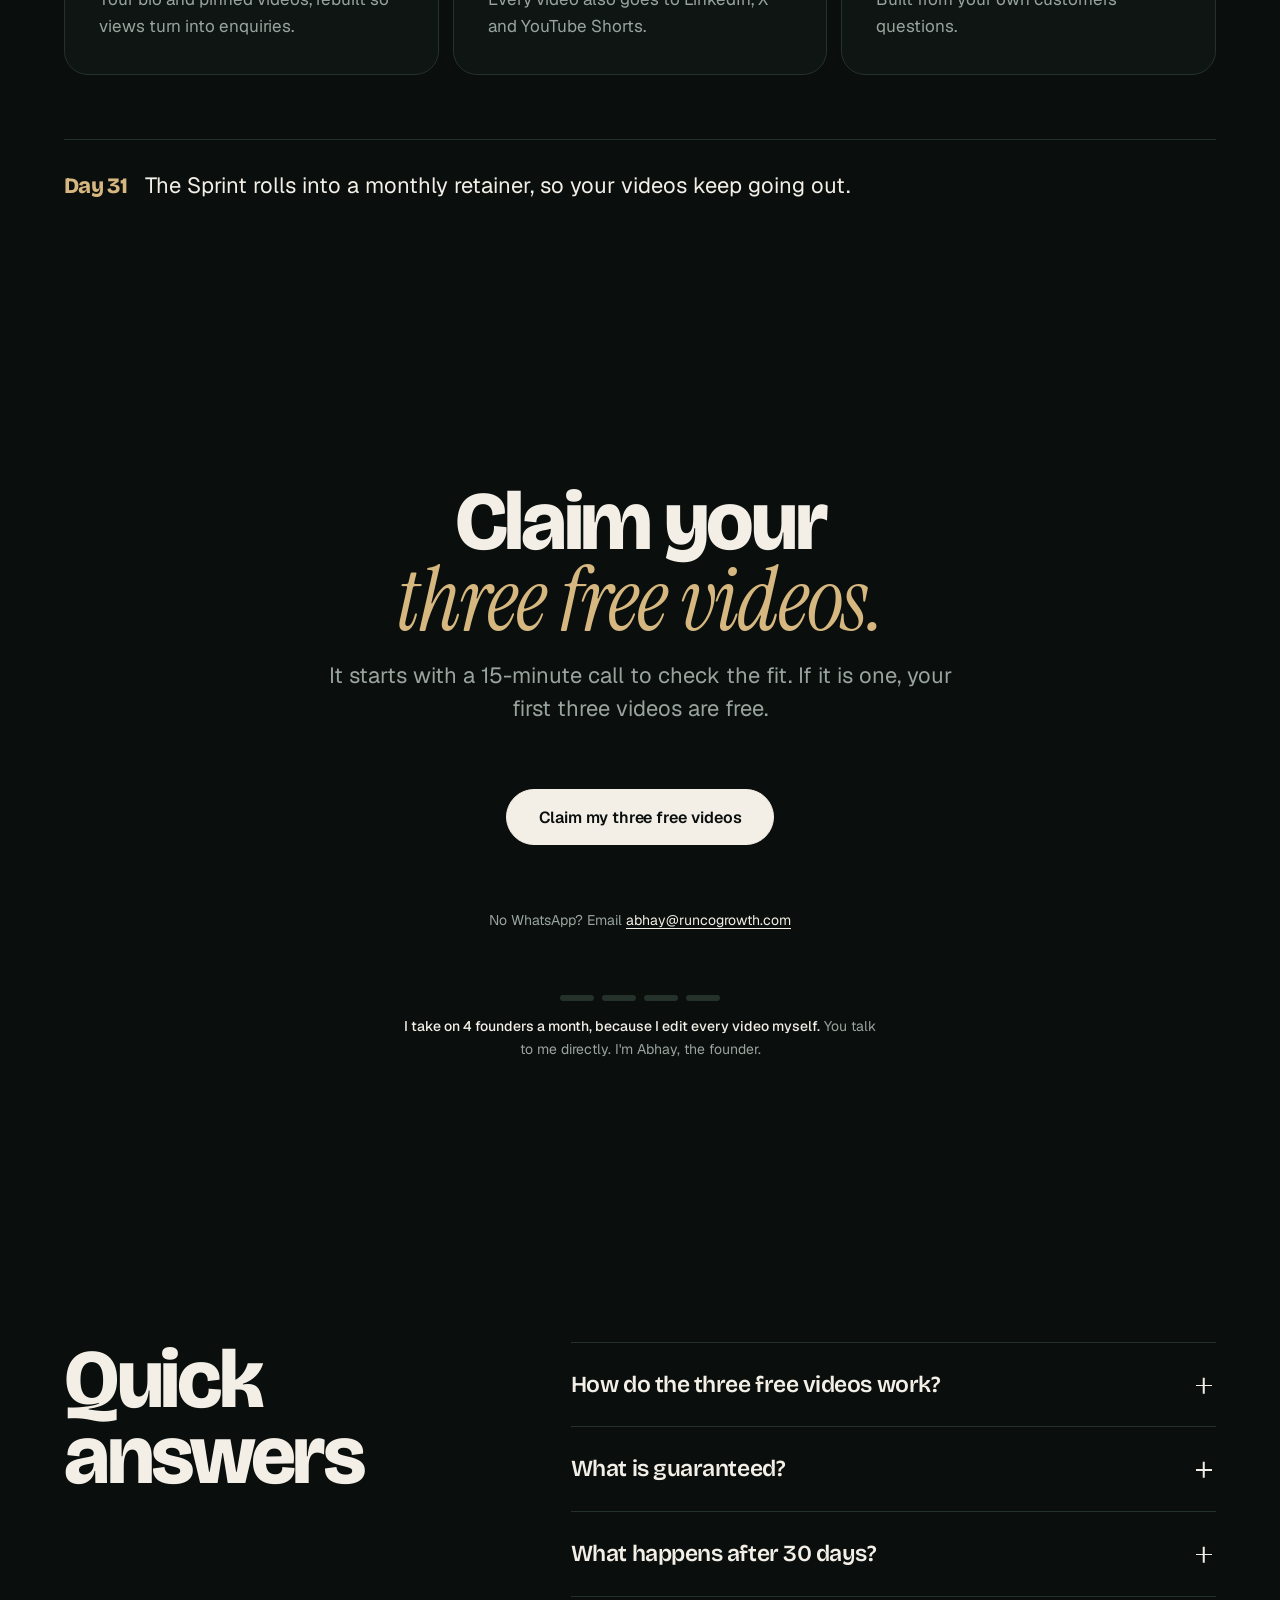
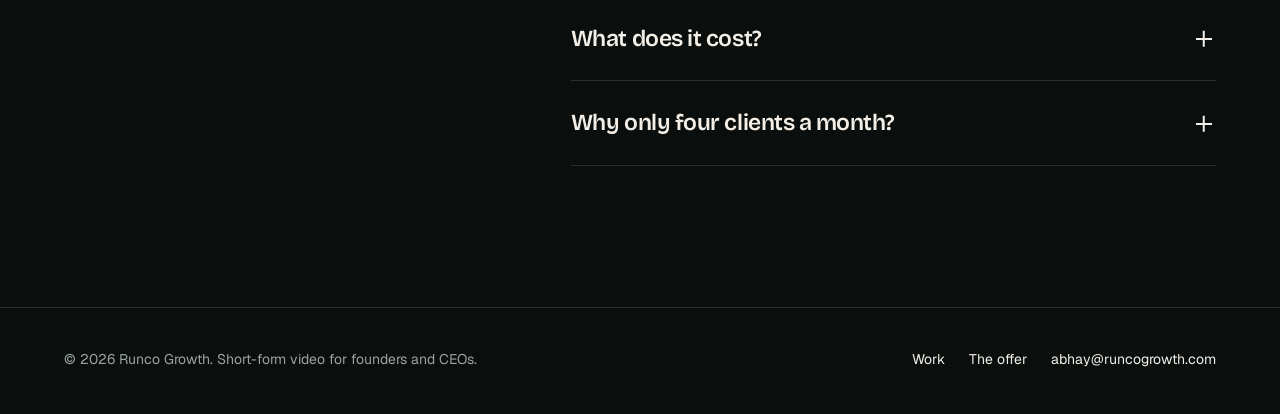
==== commit b8f91093: "Update website design and content" ====
--- a/index.html
+++ b/index.html
@@ -4,21 +4,21 @@
 <meta charset="utf-8">
 <meta name="viewport" content="width=device-width, initial-scale=1">
 <title>Runco Growth | Short-form video agency for founders and CEOs</title>
-<meta name="description" content="Runco Growth scripts and edits short-form video for founders and CEOs. Raw video today, professional edit tomorrow. Your first three are free.">
+<meta name="description" content="12 expert-level videos published in 30 days, for one hour of your time a week. Short-form video for founders and CEOs, with a delivery guarantee.">
 <link rel="canonical" href="https://runcogrowth.com/">
 <meta name="robots" content="index, follow, max-image-preview:large, max-video-preview:-1">
 <meta name="theme-color" content="#0a0f0d">
 <meta property="og:type" content="website">
 <meta property="og:site_name" content="Runco Growth">
-<meta property="og:title" content="Look like the top expert in your space">
-<meta property="og:description" content="Runco Growth scripts and edits short-form video for founders and CEOs. Raw video today, professional edit tomorrow. Your first three are free.">
+<meta property="og:title" content="12 expert-level videos published in 30 days">
+<meta property="og:description" content="12 expert-level videos published in 30 days, for one hour of your time a week. Short-form video for founders and CEOs, with a delivery guarantee.">
 <meta property="og:url" content="https://runcogrowth.com/">
 <meta property="og:image" content="https://runcogrowth.com/assets/og.jpg">
 <meta property="og:image:width" content="1200">
 <meta property="og:image:height" content="630">
 <meta name="twitter:card" content="summary_large_image">
-<meta name="twitter:title" content="Look like the top expert in your space">
-<meta name="twitter:description" content="Runco Growth scripts and edits short-form video for founders and CEOs. Raw video today, professional edit tomorrow. Your first three are free.">
+<meta name="twitter:title" content="12 expert-level videos published in 30 days">
+<meta name="twitter:description" content="12 expert-level videos published in 30 days, for one hour of your time a week. Short-form video for founders and CEOs, with a delivery guarantee.">
 <meta name="twitter:image" content="https://runcogrowth.com/assets/og.jpg">
 <link rel="icon" href="favicon.ico" sizes="48x48">
 <link rel="icon" href="favicon.svg" type="image/svg+xml">
@@ -42,7 +42,7 @@
    "email": "abhay@runcogrowth.com",
    "logo": "https://runcogrowth.com/icon-512.png",
    "image": "https://runcogrowth.com/assets/og.jpg",
-   "description": "Organic content marketing agency that builds online authority, a following and a loyal audience for founders and CEOs through short-form video.",
+   "description": "Short-form video for founders and CEOs: 12 expert-level videos published in 30 days, for one hour of your time a week. 12 videos in 30 days or you don't pay.",
    "founder": {
     "@id": "https://runcogrowth.com/#founder"
    },
@@ -66,7 +66,7 @@
     "Video scripting"
    ],
    "makesOffer": {
-    "@id": "https://runcogrowth.com/#free-videos"
+    "@id": "https://runcogrowth.com/#sprint"
    }
   },
   {
@@ -94,11 +94,9 @@
   },
   {
    "@type": "Offer",
-   "@id": "https://runcogrowth.com/#free-videos",
-   "name": "First three videos free",
-   "description": "The 30-Day Authority Sprint starts with three scripted and edited short-form videos, free. If you decide not to continue after the free videos, you keep them.",
-   "price": "0",
-   "priceCurrency": "USD",
+   "@id": "https://runcogrowth.com/#sprint",
+   "name": "The 30-Day Authority Sprint",
+   "description": "12 expert-level short-form videos published in 30 days, for one hour of the client's time a week. Includes a profile rebuild and repurposing to LinkedIn, X and YouTube Shorts. The first three videos are free after a short qualifying call.",
    "url": "https://runcogrowth.com/#offer",
    "itemOffered": {
     "@type": "Service",
@@ -146,43 +144,39 @@
    }
   },
   {
-   "@type": "VideoObject",
-   "name": "The Skorys: video edited by Runco Growth",
-   "description": "Reel edited for The Skorys",
-   "thumbnailUrl": "https://runcogrowth.com/media/the-skorys-video-poster.webp",
-   "contentUrl": "https://runcogrowth.com/media/the-skorys-video.mp4",
-   "uploadDate": "2026-11-11T00:00:00+05:30",
-   "duration": "PT10S",
-   "publisher": {
-    "@id": "https://runcogrowth.com/#org"
-   }
-  },
-  {
    "@type": "FAQPage",
    "@id": "https://runcogrowth.com/#faq",
    "mainEntity": [
     {
      "@type": "Question",
-     "name": "What's the catch with the free videos?",
+     "name": "How do the three free videos work?",
      "acceptedAnswer": {
       "@type": "Answer",
-      "text": "There isn't one. I'd rather show you the work than pitch you. Post the videos. If you want your brand to look that professional every time, we partner up. If not, you keep them."
+      "text": "We start with a 15-minute call. If it's a fit, I make your first three videos for free. If we don't partner up after that, you keep them."
      }
     },
     {
      "@type": "Question",
-     "name": "What does it cost after that?",
+     "name": "What is guaranteed?",
      "acceptedAnswer": {
       "@type": "Answer",
-      "text": "It depends on how many videos you want each month. You get a clear price after you've seen your three videos and before you commit to anything."
+      "text": "Two things. Delivery: 12 videos published in 30 days, or you don't pay. Views: your Sprint beats your last 30 days of views, or I work the next 30 days free. The views guarantee is for founders who currently post little, and you need to attend every weekly session."
      }
     },
     {
      "@type": "Question",
-     "name": "I don't have any footage. Can I still start?",
+     "name": "What happens after 30 days?",
      "acceptedAnswer": {
       "@type": "Answer",
-      "text": "Yes. I write your script tonight, you read it on your phone tomorrow, and you have the edited video the day after."
+      "text": "On day 31 the Sprint rolls into a monthly retainer, so your videos keep going out without a gap."
+     }
+    },
+    {
+     "@type": "Question",
+     "name": "What does it cost?",
+     "acceptedAnswer": {
+      "@type": "Answer",
+      "text": "The three free videos cost nothing. You get a clear price for the Sprint before you commit to anything."
      }
     },
     {
@@ -191,14 +185,6 @@
      "acceptedAnswer": {
       "@type": "Answer",
       "text": "Because I edit every video myself, and four is what I can do properly. When the places are gone, the next start is the following month."
-     }
-    },
-    {
-     "@type": "Question",
-     "name": "Can you guarantee views or followers?",
-     "acceptedAnswer": {
-      "@type": "Answer",
-      "text": "No. Nobody controls the algorithm, and no one can predict which video takes off. My aim in your first 30 days is to beat the average views you get now, and I ask you to judge me on the quality of every video."
      }
     }
    ]
@@ -214,13 +200,7 @@
 <header class="site-head">
   <div class="wrap">
     <a class="brand" href="./" aria-label="Runco Growth home">Runco Growth</a>
-    <nav class="nav" aria-label="Main">
-      <a href="#work">Work</a>
-      <a href="#offer">The offer</a>
-      <a href="authority-score.html">Authority Score</a>
-      <a href="30-day-video-plan.html">Video plan</a>
-    </nav>
-    <a class="btn btn-sm" data-cta="primary" href="https://wa.me/917023812488?text=Hi%20Abhay%2C%20I%27d%20like%20my%203%20free%20videos.%20My%20business%20is%3A%20">Get 3 free videos</a>
+    <a class="btn btn-sm" data-cta="primary" href="https://wa.me/917023812488?text=Hi%20Abhay%2C%20I%27d%20like%20to%20claim%20my%20three%20free%20videos.%20My%20business%20is%3A%20">Claim my three free videos</a>
   </div>
 </header>
 
@@ -230,16 +210,16 @@
   <section class="hero" id="top">
     <div class="wrap hero-grid">
       <div class="hero-copy">
-        <h1><span class="w" style="--i:0">Look</span> <span class="w" style="--i:1">like</span> <span class="w" style="--i:2">the</span> <em><span class="w" style="--i:3">top</span> <span class="w" style="--i:4">expert</span></em> <br class="d-br"><span class="w" style="--i:5">in</span> <span class="w" style="--i:6">your</span> <span class="w" style="--i:7">space.</span></h1>
+        <h1><em><span class="w" style="--i:0">12</span> <span class="w" style="--i:1">expert-level</span> <span class="w" style="--i:2">videos</span></em> <span class="w" style="--i:3">published</span> <span class="w" style="--i:4">in</span> <span class="w" style="--i:5">30</span> <span class="w" style="--i:6">days,</span> <span class="w" style="--i:7">for</span> <span class="w" style="--i:8">one</span> <span class="w" style="--i:9">hour</span> <span class="w" style="--i:10">of</span> <span class="w" style="--i:11">your</span> <span class="w" style="--i:12">time</span> <span class="w" style="--i:13">a</span> <span class="w" style="--i:14">week.</span></h1>
         <div class="hero-side">
           <p class="descriptor">Short-form video for founders and CEOs</p>
-          <p class="lede">I script and edit your videos so people trust you before the first call. Your first three are free.</p>
+          <p class="lede">I publish them for you. Your first three are free after a short qualifying call.</p>
           <div class="hero-act">
             <div class="cta-row" id="hero-cta">
-              <a class="btn" data-cta="primary" href="https://wa.me/917023812488?text=Hi%20Abhay%2C%20I%27d%20like%20my%203%20free%20videos.%20My%20business%20is%3A%20">Get my 3 free videos</a>
+              <a class="btn" data-cta="primary" href="https://wa.me/917023812488?text=Hi%20Abhay%2C%20I%27d%20like%20to%20claim%20my%20three%20free%20videos.%20My%20business%20is%3A%20">Claim my three free videos</a>
             </div>
             <p class="spots"><span data-spots>I take on 4 founders a month.</span></p>
-            <p class="cta-note">No card. No contract. Keep the videos either way.</p>
+            <p class="cta-note">12 videos in 30 days, or you don't pay. Starts with a 15-minute call.</p>
           </div>
         </div>
       </div>
@@ -268,13 +248,6 @@
               </span>
               <span class="reel-meta"><img src="media/gage-kushner-avatar.webp" alt="" width="52" height="52" loading="lazy"><b>Gage Kushner</b><span>Creator</span></span>
             </button>
-            <button class="reel" style="--n:3" type="button" data-full="media/the-skorys-video.mp4" data-title="The Skorys" aria-label="Play video with sound: The Skorys">
-              <span class="reel-frame">
-                <video muted loop playsinline preload="none" poster="media/the-skorys-video-poster.webp" src="media/the-skorys-video-loop.mp4" aria-hidden="true" tabindex="-1"></video>
-                <span class="reel-play"><svg viewBox="0 0 12 12" aria-hidden="true"><path d="M2.5 1.2v9.6L10.5 6z" fill="currentColor"/></svg>Watch</span>
-              </span>
-              <span class="reel-meta"><img src="media/the-skorys-avatar.webp" alt="" width="52" height="52" loading="lazy"><b>The Skorys</b><span>Creators</span></span>
-            </button>
           </div>
         </div>
         <p class="swipe-hint">Swipe for more. Tap a video to watch with sound.</p>
@@ -282,9 +255,6 @@
     </div>
   </section>
 
-  <div class="marquee" aria-label="What's included: three free videos, scripts, editing, captions, next-day delivery, 90-day topic bank">
-    <div class="marquee-track" aria-hidden="true"><ul><li>Three free videos</li><li>Scripts</li><li>Editing</li><li>Captions</li><li>Next-day delivery</li><li>90-day topic bank</li></ul><ul><li>Three free videos</li><li>Scripts</li><li>Editing</li><li>Captions</li><li>Next-day delivery</li><li>90-day topic bank</li></ul></div>
-  </div>
 
   <!-- What people said -->
   <section class="band feedback" id="feedback">
@@ -293,23 +263,11 @@
         <h2>Don't take <em>my word</em> for it</h2>
       </div>
     </div>
-    <div class="wall">
-      <div class="wall-track">
-        <ul>
+    <div class="wrap">
+      <ul class="shots reveal">
           <li class="shot"><img src="media/feedback-whatsapp-2.webp" alt="WhatsApp messages from a client: Good job man! You are a monster!" width="833" height="220" loading="lazy"><span>Client, on WhatsApp</span></li>
-          <li class="shot"><img src="media/feedback-instagram-1.webp" alt="Instagram comment from stanleymacauley_: Quality looking amazing" width="676" height="220" loading="lazy"><span>Instagram comment</span></li>
           <li class="shot"><img src="media/feedback-whatsapp-1.webp" alt="WhatsApp message from a client: Looks really good" width="681" height="220" loading="lazy"><span>Client, on WhatsApp</span></li>
-          <li class="shot"><img src="media/feedback-instagram-2.webp" alt="Instagram comment from salvadorpardo1: Content dialed!" width="557" height="220" loading="lazy"><span>Instagram comment</span></li>
-          <li class="shot"><img src="media/feedback-instagram-3.webp" alt="Instagram comment from cxadcm: W editing" width="435" height="220" loading="lazy"><span>Instagram comment</span></li>
-        </ul>
-        <ul aria-hidden="true">
-          <li class="shot"><img src="media/feedback-whatsapp-2.webp" alt="" width="833" height="220" loading="lazy"><span>Client, on WhatsApp</span></li>
-          <li class="shot"><img src="media/feedback-instagram-1.webp" alt="" width="676" height="220" loading="lazy"><span>Instagram comment</span></li>
-          <li class="shot"><img src="media/feedback-whatsapp-1.webp" alt="" width="681" height="220" loading="lazy"><span>Client, on WhatsApp</span></li>
-          <li class="shot"><img src="media/feedback-instagram-2.webp" alt="" width="557" height="220" loading="lazy"><span>Instagram comment</span></li>
-          <li class="shot"><img src="media/feedback-instagram-3.webp" alt="" width="435" height="220" loading="lazy"><span>Instagram comment</span></li>
-        </ul>
-      </div>
+      </ul>
     </div>
   </section>
 
@@ -318,38 +276,60 @@
     <div class="wrap stack">
       <div class="head reveal">
         <h2>The 30-Day <em>Authority Sprint</em></h2>
-        <p class="lede">One aim for your first 30 days: more views than you get now. It starts with three free videos.</p>
-      </div>
-      <div class="numbers">
+        <p class="lede">Twelve videos, published for you in 30 days. Your only job is one session a week.</p>
+      </div>
+      <div class="numbers numbers-4">
+        <div class="number reveal">
+          <p class="number-fig"><span data-count="12">12</span></p>
+          <h3>Videos in 30 days</h3>
+          <p>Published for you. You don't post anything yourself.</p>
+        </div>
+        <div class="number reveal">
+          <p class="number-fig"><span data-count="1">1</span><small>hr</small></p>
+          <h3>Of your time a week</h3>
+          <p>One weekly session on camera. That is all I need from you.</p>
+        </div>
+        <div class="number reveal">
+          <p class="number-fig"><span data-count="24">24</span><small>h</small></p>
+          <h3>Turnaround</h3>
+          <p>Send me a raw video today. Get the finished video tomorrow.</p>
+        </div>
         <div class="number reveal">
           <p class="number-fig"><span data-count="3">3</span></p>
           <h3>Free videos</h3>
-          <p>Your first three cost nothing. If we don't partner up, you keep them.</p>
-        </div>
-        <div class="number reveal">
-          <p class="number-fig"><span data-count="24">24</span><small>h</small></p>
-          <h3>Turnaround</h3>
-          <p>Send me a raw video today. I'll send you a professional one tomorrow.</p>
-        </div>
-        <div class="number reveal">
-          <p class="number-fig"><span data-count="1">1</span></p>
-          <h3>Session a week</h3>
-          <p>You read the scripts. Everything else is handled by us.</p>
+          <p>After a short qualifying call. If we don't partner up, you keep them.</p>
         </div>
       </div>
       <div class="promise">
         <div class="promise-main reveal">
-          <p class="tag">The aim</p>
-          <p class="promise-line">More views than your current average.</p>
-          <p class="muted">Before we start, I note the average views on your last 30 days of posts. Then I work to beat it. This is a target, not a guarantee: nobody controls the algorithm, and no one can predict which video takes off.</p>
-          <p class="muted">Your part: attend the weekly session and post on schedule.</p>
-        </div>
-        <div class="promise-side reveal">
+          <p class="tag">Delivery guarantee</p>
+          <p class="promise-line">12 videos published in 30 days, or you don't pay.</p>
+          <p class="muted">Your part: attend the weekly session.</p>
+        </div>
+        <div class="promise-main reveal">
+          <p class="tag">Views guarantee</p>
+          <p class="promise-line">Beat your last 30 days of views, or I work the next 30 free.</p>
+          <p class="muted">For founders who currently post little, and who attend every session.</p>
+        </div>
+      </div>
+      <div class="included">
+        <div class="reveal">
           <p class="tag">Included</p>
-          <p class="promise-sub">A 90-day topic bank, built from your own customers' questions.</p>
-          <p class="muted">You never wonder what to say next.</p>
-        </div>
-      </div>
+          <h3>Profile rebuild</h3>
+          <p>Your bio and pinned videos, rebuilt so views turn into enquiries.</p>
+        </div>
+        <div class="reveal">
+          <p class="tag">Included</p>
+          <h3>Repurposing</h3>
+          <p>Every video also goes to LinkedIn, X and YouTube Shorts.</p>
+        </div>
+        <div class="reveal">
+          <p class="tag">Included</p>
+          <h3>90-day topic bank</h3>
+          <p>Built from your own customers' questions.</p>
+        </div>
+      </div>
+      <p class="day31 reveal"><b>Day 31</b><span>The Sprint rolls into a monthly retainer, so your videos keep going out.</span></p>
     </div>
   </section>
 
@@ -357,30 +337,13 @@
   <section class="band contact" id="contact">
     <div class="wrap stack center">
       <div class="head center reveal">
-        <h2>Send me a raw video <em>today.</em></h2>
-        <p class="lede">Get a professional one back tomorrow. Tell me what your business does and we'll start.</p>
+        <h2>Claim your <em>three free videos.</em></h2>
+        <p class="lede">It starts with a 15-minute call to check the fit. If it is one, your first three videos are free.</p>
       </div>
       <div class="cta-row cta-center reveal">
-        <a class="btn" data-cta="primary" href="https://wa.me/917023812488?text=Hi%20Abhay%2C%20I%27d%20like%20my%203%20free%20videos.%20My%20business%20is%3A%20">Get my 3 free videos</a>
-      </div>
-      <div class="channels">
-        <a class="channel" data-channel="whatsapp" href="#" hidden rel="noopener">
-          <svg viewBox="0 0 24 24" fill="none" stroke="currentColor" stroke-width="1.6" stroke-linecap="round" stroke-linejoin="round" aria-hidden="true"><path d="M21 11.5a8.5 8.5 0 0 1-12.6 7.4L3 20.5l1.7-5.1A8.5 8.5 0 1 1 21 11.5z"/></svg>
-          <span><b>WhatsApp</b><span>Fastest reply</span></span>
-        </a>
-        <a class="channel" data-channel="instagram" href="#" hidden rel="noopener">
-          <svg viewBox="0 0 24 24" fill="none" stroke="currentColor" stroke-width="1.6" stroke-linecap="round" stroke-linejoin="round" aria-hidden="true"><rect x="3" y="3" width="18" height="18" rx="5"/><circle cx="12" cy="12" r="4"/><circle cx="17.3" cy="6.7" r="0.6" fill="currentColor"/></svg>
-          <span><b>Instagram</b><span data-handle></span></span>
-        </a>
-        <a class="channel" data-channel="x" href="#" hidden rel="noopener">
-          <svg viewBox="0 0 24 24" fill="none" stroke="currentColor" stroke-width="1.6" stroke-linecap="round" stroke-linejoin="round" aria-hidden="true"><path d="M4 5h16v11H9l-5 4z"/></svg>
-          <span><b>X (Twitter)</b><span data-handle></span></span>
-        </a>
-        <a class="channel" data-channel="email" href="mailto:abhay@runcogrowth.com?subject=3%20free%20videos">
-          <svg viewBox="0 0 24 24" fill="none" stroke="currentColor" stroke-width="1.6" stroke-linecap="round" stroke-linejoin="round" aria-hidden="true"><rect x="3" y="5" width="18" height="14" rx="2"/><path d="m3 7 9 6 9-6"/></svg>
-          <span><b>Email</b><span>abhay@runcogrowth.com</span></span>
-        </a>
-      </div>
+        <a class="btn" data-cta="primary" href="https://wa.me/917023812488?text=Hi%20Abhay%2C%20I%27d%20like%20to%20claim%20my%20three%20free%20videos.%20My%20business%20is%3A%20">Claim my three free videos</a>
+      </div>
+      <p class="alt-contact reveal">No WhatsApp? Email <a href="mailto:abhay@runcogrowth.com?subject=Three%20free%20videos">abhay@runcogrowth.com</a></p>
       <div class="cap reveal">
         <span class="cap-dots" data-spots-dots aria-hidden="true"><i></i><i></i><i></i><i></i></span>
         <p><span data-spots="long">I take on 4 founders a month, because I edit every video myself.</span> You talk to me directly. I'm Abhay, the founder.</p>
@@ -394,47 +357,29 @@
       <h2 class="reveal">Quick answers</h2>
       <div class="faq reveal">
           <details>
-            <summary>What&#x27;s the catch with the free videos?</summary>
-            <p>There isn&#x27;t one. I&#x27;d rather show you the work than pitch you. Post the videos. If you want your brand to look that professional every time, we partner up. If not, you keep them.</p>
+            <summary>How do the three free videos work?</summary>
+            <p>We start with a 15-minute call. If it&#x27;s a fit, I make your first three videos for free. If we don&#x27;t partner up after that, you keep them.</p>
           </details>
           <details>
-            <summary>What does it cost after that?</summary>
-            <p>It depends on how many videos you want each month. You get a clear price after you&#x27;ve seen your three videos and before you commit to anything.</p>
+            <summary>What is guaranteed?</summary>
+            <p>Two things. Delivery: 12 videos published in 30 days, or you don&#x27;t pay. Views: your Sprint beats your last 30 days of views, or I work the next 30 days free. The views guarantee is for founders who currently post little, and you need to attend every weekly session.</p>
           </details>
           <details>
-            <summary>I don&#x27;t have any footage. Can I still start?</summary>
-            <p>Yes. I write your script tonight, you read it on your phone tomorrow, and you have the edited video the day after.</p>
+            <summary>What happens after 30 days?</summary>
+            <p>On day 31 the Sprint rolls into a monthly retainer, so your videos keep going out without a gap.</p>
+          </details>
+          <details>
+            <summary>What does it cost?</summary>
+            <p>The three free videos cost nothing. You get a clear price for the Sprint before you commit to anything.</p>
           </details>
           <details>
             <summary>Why only four clients a month?</summary>
             <p>Because I edit every video myself, and four is what I can do properly. When the places are gone, the next start is the following month.</p>
           </details>
-          <details>
-            <summary>Can you guarantee views or followers?</summary>
-            <p>No. Nobody controls the algorithm, and no one can predict which video takes off. My aim in your first 30 days is to beat the average views you get now, and I ask you to judge me on the quality of every video.</p>
-          </details>
       </div>
     </div>
   </section>
 
-  <!-- Free tools -->
-  <section class="band-tight" id="tools">
-    <div class="wrap stack stack-close">
-      <h2 class="h-small reveal">Not ready to message me yet?</h2>
-      <div class="tools">
-        <a class="tool reveal" href="30-day-video-plan.html">
-          <span>Free, 1 minute</span>
-          <h3>Plan your first 12 videos</h3>
-          <p>Tell me who you help. Get a four-week plan with an opening line for every video.</p>
-        </a>
-        <a class="tool reveal" href="authority-score.html">
-          <span>Free, 2 minutes</span>
-          <h3>Score your online authority</h3>
-          <p>Eight questions. A score out of 100 and your three biggest gaps.</p>
-        </a>
-      </div>
-    </div>
-  </section>
 </main>
 
 <footer class="site-foot">
@@ -443,15 +388,13 @@
     <nav class="foot-links" aria-label="Footer">
       <a href="#work">Work</a>
       <a href="#offer">The offer</a>
-      <a href="authority-score.html">Authority Score</a>
-      <a href="30-day-video-plan.html">Video plan</a>
       <a href="mailto:abhay@runcogrowth.com">abhay@runcogrowth.com</a>
     </nav>
   </div>
 </footer>
 
 <div class="dock" id="dock">
-  <a class="btn" data-cta="primary" href="https://wa.me/917023812488?text=Hi%20Abhay%2C%20I%27d%20like%20my%203%20free%20videos.%20My%20business%20is%3A%20">Get my 3 free videos</a>
+  <a class="btn" data-cta="primary" href="https://wa.me/917023812488?text=Hi%20Abhay%2C%20I%27d%20like%20to%20claim%20my%20three%20free%20videos.%20My%20business%20is%3A%20">Claim my three free videos</a>
 </div>
 
 <dialog class="player" id="player" aria-label="Video player">
--- a/assets/styles.css
+++ b/assets/styles.css
@@ -64,16 +64,12 @@
 
 /* Header */
 .site-head { position: sticky; top: 0; z-index: 40; background: color-mix(in srgb, var(--bg) 78%, transparent); -webkit-backdrop-filter: blur(16px) saturate(1.2); backdrop-filter: blur(16px) saturate(1.2); border-bottom: 1px solid color-mix(in srgb, var(--line) 70%, transparent); }
-.site-head .wrap { display: flex; align-items: center; gap: 28px; min-height: 68px; }
+.site-head .wrap { display: flex; align-items: center; justify-content: space-between; gap: 28px; min-height: 68px; }
 .brand { font-family: var(--display); font-weight: 800; font-size: 1.375rem; letter-spacing: -0.04em; text-decoration: none; line-height: 1; white-space: nowrap;}
-.nav { display: flex; gap: clamp(18px, 2.4vw, 34px); margin-left: auto; }
-.nav a { text-decoration: none; font-size: 0.9375rem; color: var(--muted); padding-block: 8px; transition: color 0.2s ease; }
-.nav a:hover, .nav a[aria-current="page"] { color: var(--text); }
 @media (max-width: 760px) {
   .site-head .wrap { min-height: 60px; }
   .brand { font-size: 1.25rem; }
-  .nav { display: none; }
-  .site-head .btn { margin-left: auto; }
+    .site-head .btn { margin-left: auto; }
 }
 
 /* Buttons */
@@ -129,7 +125,7 @@
 @keyframes pulse { 50% { box-shadow: 0 0 0 8px rgba(214, 183, 127, 0); } }
 
 /* The work: four reels, the client under each */
-.reels { display: grid; grid-template-columns: repeat(4, minmax(0, 1fr)); gap: clamp(12px, 1.8vw, 26px); align-items: start; }
+.reels { display: grid; grid-template-columns: repeat(3, minmax(0, 1fr)); max-width: 1000px; margin-inline: auto; gap: clamp(12px, 1.8vw, 26px); align-items: start; }
 .reel { display: grid; gap: 14px; width: 100%; padding: 0; border: 0; background: none; text-align: left; transition: transform 0.5s cubic-bezier(0.2, 0.8, 0.2, 1); }
 .reel-frame {
   position: relative; display: block; aspect-ratio: 9 / 16; overflow: hidden; background: var(--raised);
@@ -147,10 +143,9 @@
 .reel-play svg { width: 12px; height: 12px; }
 .reel:hover .reel-play, .reel:focus-visible .reel-play { background: var(--text); color: var(--bg); }
 @media (min-width: 861px) {
-  .reel:nth-child(1) { transform: translateY(38px) rotate(-3deg); --drift: -30px; }
-  .reel:nth-child(2) { transform: translateY(0) rotate(-1deg); --drift: -84px; }
-  .reel:nth-child(3) { transform: translateY(0) rotate(1deg); --drift: -56px; }
-  .reel:nth-child(4) { transform: translateY(38px) rotate(3deg); --drift: -110px; }
+  .reel:nth-child(1) { transform: translateY(34px) rotate(-2.5deg); --drift: -40px; }
+  .reel:nth-child(2) { transform: translateY(0); --drift: -84px; }
+  .reel:nth-child(3) { transform: translateY(34px) rotate(2.5deg); --drift: -60px; }
   .reel:hover, .reel:focus-visible { transform: translateY(-8px) scale(1.035); z-index: 2; }
   .reel:hover .reel-frame, .reel:focus-visible .reel-frame { border-color: var(--brass); box-shadow: 0 50px 90px -40px rgba(0, 0, 0, 1), 0 0 70px -20px rgba(214, 183, 127, 0.4); }
 }
@@ -158,9 +153,10 @@
   .hero-grid { gap: 30px; }
   .reels-scroller { overflow-x: auto; margin-inline: calc(var(--gutter) * -1); padding: 4px var(--gutter) 8px; scroll-snap-type: x mandatory; scrollbar-width: none; -webkit-overflow-scrolling: touch; }
   .reels-scroller::-webkit-scrollbar { display: none; }
-  .reels { grid-template-columns: repeat(4, min(58vw, 280px)); width: max-content; gap: 14px; }
+  .reels { grid-template-columns: repeat(3, min(58vw, 280px)); width: max-content; gap: 14px; max-width: none; }
   .reel { scroll-snap-align: center; }
-  .site-head .btn-sm { min-height: 44px; }
+  .site-head .btn-sm { min-height: 44px; white-space: nowrap; padding: 8px 16px; font-size: 0.8438rem; }
+  .site-head .wrap { gap: 12px; }
 }
 .swipe-hint { display: none; font-size: var(--t-small); color: var(--muted); }
 @media (max-width: 860px) { .swipe-hint { display: block; } }
@@ -175,25 +171,15 @@
 .player-close:hover { background: var(--text); color: var(--bg); }
 .player-close svg { width: 18px; height: 18px; }
 
-/* Marquee */
-.marquee { border-block: 1px solid var(--line); overflow: hidden; padding-block: clamp(14px, 2vw, 22px); -webkit-mask-image: linear-gradient(90deg, transparent, #000 12%, #000 88%, transparent); mask-image: linear-gradient(90deg, transparent, #000 12%, #000 88%, transparent); }
-.marquee-track { display: flex; width: max-content; animation: slide 36s linear infinite; }
-.marquee:hover .marquee-track { animation-play-state: paused; }
-.marquee ul { display: flex; flex: none; }
-.marquee li { font-family: var(--serif); font-style: italic; font-size: clamp(1.5rem, 1.1rem + 1.6vw, 2.375rem); line-height: 1; white-space: nowrap; display: flex; align-items: center; color: var(--text); }
-.marquee li::after { content: ""; width: 7px; height: 7px; background: var(--brass); transform: rotate(45deg); margin-inline: clamp(22px, 3vw, 44px); flex: none; }
-@keyframes slide { to { transform: translateX(-50%); } }
 
 /* Feedback wall */
 .feedback { padding-bottom: 0; }
-.wall { margin-top: clamp(28px, 4vw, 56px); overflow: hidden; -webkit-mask-image: linear-gradient(90deg, transparent, #000 8%, #000 92%, transparent); mask-image: linear-gradient(90deg, transparent, #000 8%, #000 92%, transparent); }
-.wall-track { display: flex; width: max-content; animation: slide 46s linear infinite reverse; }
-.wall:hover .wall-track, .wall:focus-within .wall-track { animation-play-state: paused; }
-.wall ul { display: flex; flex: none; gap: clamp(12px, 1.6vw, 20px); padding-right: clamp(12px, 1.6vw, 20px); }
-.shot { display: grid; gap: 12px; padding: clamp(12px, 1.4vw, 18px); border: 1px solid var(--line); border-radius: 20px; background: color-mix(in srgb, var(--raised) 75%, transparent); flex: none; }
-.shot img { height: clamp(78px, 8.4vw, 116px); width: auto; max-width: none; border-radius: 12px; }
+.shots { display: grid; grid-template-columns: repeat(2, minmax(0, max-content)); justify-content: start; gap: clamp(12px, 1.6vw, 20px); margin-top: clamp(28px, 4vw, 56px); }
+.shot { display: grid; gap: 12px; padding: clamp(12px, 1.4vw, 18px); border: 1px solid var(--line); border-radius: 20px; background: color-mix(in srgb, var(--raised) 75%, transparent); min-width: 0; }
+.shot img { height: auto; width: 100%; max-width: 420px; border-radius: 12px; }
 .shot span { font-size: var(--t-small); color: var(--muted); padding-inline: 4px; display: flex; align-items: center; gap: 8px; }
 .shot span::before { content: ""; width: 6px; height: 6px; border-radius: 50%; background: var(--brass); flex: none; }
+@media (max-width: 720px) { .shots { grid-template-columns: minmax(0, 1fr); } }
 
 /* Offer */
 .numbers { display: grid; grid-template-columns: repeat(3, minmax(0, 1fr)); border-top: 1px solid var(--line); }
@@ -209,16 +195,40 @@
   .number-fig { font-size: 5rem; grid-row: span 2; line-height: 0.82; }
   .number h3 { align-self: end; }
 }
-.promise { display: grid; grid-template-columns: minmax(0, 1.5fr) minmax(0, 1fr); gap: 14px; }
+.hero-copy h1 { font-size: clamp(2.375rem, 1.05rem + 5.1vw, 4.625rem); line-height: 0.98; letter-spacing: -0.045em; max-width: 14.5em; }
+.hero-copy h1 em { white-space: normal; letter-spacing: -0.02em; }
+@media (min-width: 861px) { .hero-copy h1 { max-width: none; } }
+.numbers-4 { grid-template-columns: repeat(4, minmax(0, 1fr)); }
+.numbers-4 .number-fig { font-size: clamp(5rem, 2.4rem + 7.2vw, 8.5rem); }
+.numbers-4 .number { padding-right: clamp(14px, 2vw, 28px); }
+.numbers-4 .number + .number { padding-left: clamp(14px, 2vw, 28px); }
+@media (max-width: 1000px) and (min-width: 761px) {
+  .numbers-4 { grid-template-columns: repeat(2, minmax(0, 1fr)); }
+  .numbers-4 .number:nth-child(3) { border-left: 0; padding-left: 0; }
+  .numbers-4 .number:nth-child(n+3) { border-top: 1px solid var(--line); }
+}
+@media (max-width: 760px) { .numbers-4 { grid-template-columns: 1fr; } .numbers-4 .number, .numbers-4 .number + .number { padding-inline: 0; } .numbers-4 .number-fig { font-size: 4.25rem; } }
+.included { display: grid; grid-template-columns: repeat(3, minmax(0, 1fr)); gap: 14px; }
+.included > div { display: grid; gap: 10px; align-content: start; padding: clamp(22px, 2.8vw, 34px); border-radius: 24px; border: 1px solid var(--line); background: color-mix(in srgb, var(--raised) 65%, transparent); }
+.included h3 { font-size: clamp(1.375rem, 1.2rem + 0.7vw, 1.75rem); }
+.included p:not(.tag) { color: var(--muted); }
+@media (max-width: 820px) { .included { grid-template-columns: 1fr; } }
+.day31 { display: flex; flex-wrap: wrap; align-items: baseline; gap: 8px 18px; padding-top: clamp(20px, 2.6vw, 30px); border-top: 1px solid var(--line); font-size: var(--t-lede); line-height: 1.4; }
+.day31 b { font-family: var(--display); font-weight: 800; letter-spacing: -0.03em; color: var(--brass); white-space: nowrap; }
+.day31 span { color: var(--text); }
+.promise { display: grid; grid-template-columns: repeat(2, minmax(0, 1fr)); gap: 14px; }
 .promise-main .muted { max-width: 40em; }
 .promise > div { display: grid; gap: 14px; align-content: start; padding: clamp(24px, 3.4vw, 44px); border-radius: 24px; border: 1px solid var(--line); background: color-mix(in srgb, var(--raised) 65%, transparent); }
 .promise-main { border-color: var(--brass) !important; background: linear-gradient(140deg, rgba(214, 183, 127, 0.14), rgba(214, 183, 127, 0.03) 60%), var(--raised) !important; }
 .tag { font-size: var(--t-small); color: var(--brass); font-weight: 500; }
-.promise-line { font-family: var(--display); font-weight: 800; font-size: clamp(1.75rem, 1.2rem + 2.6vw, 3.25rem); line-height: 0.98; letter-spacing: -0.04em; text-wrap: balance; }
+.promise-line { font-family: var(--display); font-weight: 800; font-size: clamp(1.625rem, 1.1rem + 2vw, 2.75rem); line-height: 1; letter-spacing: -0.04em; text-wrap: balance; }
 .promise-sub { font-family: var(--display); font-weight: 700; font-size: var(--t-h3); line-height: 1.1; letter-spacing: -0.025em; text-wrap: balance; }
 @media (max-width: 820px) { .promise { grid-template-columns: 1fr; } }
 .spots { display: inline-flex; align-items: center; gap: 10px; font-size: var(--t-small); font-weight: 500; color: var(--text); line-height: 1.3; }
 .spots::before { content: ""; width: 8px; height: 8px; border-radius: 50%; background: var(--brass); flex: none; box-shadow: 0 0 0 4px rgba(214, 183, 127, 0.18); animation: pulse 2.4s ease-in-out infinite; }
+.alt-contact { font-size: var(--t-small); color: var(--muted); }
+.alt-contact a { color: var(--text); }
+.alt-contact a:hover { color: var(--brass); }
 .cap { display: grid; gap: 14px; justify-items: center; font-size: var(--t-small); color: var(--muted); max-width: 34em; }
 .cap [data-spots] { color: var(--text); font-weight: 500; }
 .cap-dots { display: inline-flex; gap: 8px; }
@@ -228,12 +238,6 @@
 /* Contact */
 .contact { position: relative; }
 .contact::before { content: ""; position: absolute; inset: 0; z-index: -1; pointer-events: none; background: radial-gradient(50% 60% at 50% 100%, rgba(214, 183, 127, 0.14), transparent 70%); }
-.channels { display: grid; grid-template-columns: repeat(auto-fit, minmax(250px, 1fr)); gap: 12px; width: 100%; max-width: 1120px; }
-.channel { display: flex; align-items: center; gap: 14px; padding: 18px 22px; min-height: 76px; border: 1px solid var(--line); border-radius: 18px; background: color-mix(in srgb, var(--raised) 70%, transparent); text-decoration: none; text-align: left; transition: transform 0.3s cubic-bezier(0.2, 0.8, 0.2, 1), border-color 0.25s ease, background-color 0.25s ease; }
-.channel:hover { transform: translateY(-3px); border-color: var(--brass); background: var(--raised); }
-.channel svg { width: 22px; height: 22px; flex: none; color: var(--brass); }
-.channel b { display: block; font-weight: 600; line-height: 1.2; }
-.channel span span { display: block; font-size: var(--t-small); color: var(--muted); overflow-wrap: anywhere; }
 
 /* FAQ */
 .faq-grid { display: grid; grid-template-columns: minmax(0, 0.8fr) minmax(0, 1.2fr); gap: clamp(28px, 6vw, 96px); align-items: start; }
@@ -247,14 +251,6 @@
 .faq summary::after { transform: rotate(90deg); }
 .faq details[open] summary::after { transform: rotate(0deg); }
 .faq details p { padding: 0 0 26px; max-width: 36em; color: var(--muted); }
-
-/* Free tools */
-.tools { display: grid; grid-template-columns: repeat(2, minmax(0, 1fr)); gap: 14px; }
-@media (max-width: 720px) { .tools { grid-template-columns: 1fr; } }
-.tool { display: grid; gap: 10px; padding: clamp(24px, 3.4vw, 40px); border: 1px solid var(--line); border-radius: 22px; text-decoration: none; background: color-mix(in srgb, var(--raised) 60%, transparent); transition: transform 0.3s cubic-bezier(0.2, 0.8, 0.2, 1), border-color 0.25s ease; }
-.tool:hover { transform: translateY(-4px); border-color: var(--brass); }
-.tool span { font-size: var(--t-small); color: var(--brass); }
-.tool p { color: var(--muted); max-width: 26em; }
 
 /* Footer */
 .site-foot { padding-block: 32px 36px; border-top: 1px solid var(--line); }
@@ -329,8 +325,6 @@
 .plan-error { font-size: var(--t-small); color: #f0b8a8; }
 @media (max-width: 820px) { .plan-send { grid-template-columns: 1fr; } }
 .copy.done, .btn.done { background: var(--brass); color: var(--bg); border-color: var(--brass); }
-.h-small { font-size: var(--t-h3); letter-spacing: -0.03em; line-height: 1.05; }
-.stack-close { gap: clamp(18px, 2.4vw, 28px); }
 
 /* Motion */
 .progress { position: fixed; inset: 0 0 auto 0; height: 2px; z-index: 50; background: var(--brass); transform-origin: 0 50%; transform: scaleX(0); pointer-events: none; }
@@ -356,9 +350,7 @@
 }
 @media (prefers-reduced-motion: reduce) {
   html { scroll-behavior: auto; }
-  .marquee-track, .wall-track, .descriptor::before, .spots::before { animation: none; }
-  .wall { overflow-x: auto; -webkit-mask-image: none; mask-image: none; }
-  .wall ul[aria-hidden="true"] { display: none; }
+  .descriptor::before, .spots::before { animation: none; }
   *, *::before, *::after { transition-duration: 0.01ms !important; }
 }
 
@@ -366,3 +358,11 @@
 .work { display: grid; gap: 18px; min-width: 0; }
 .cta-center { justify-content: center; }
 #quiz-note { margin-top: 18px; }
+
+@media (max-width: 400px) {
+  .brand { font-size: 1.1875rem; }
+  .site-head .btn-sm { padding: 8px 13px; font-size: 0.7813rem; }
+}
+@media (max-width: 359px) {
+  .site-head .btn-sm { white-space: normal; text-wrap: balance; line-height: 1.15; max-width: 150px; padding: 6px 12px; }
+}
